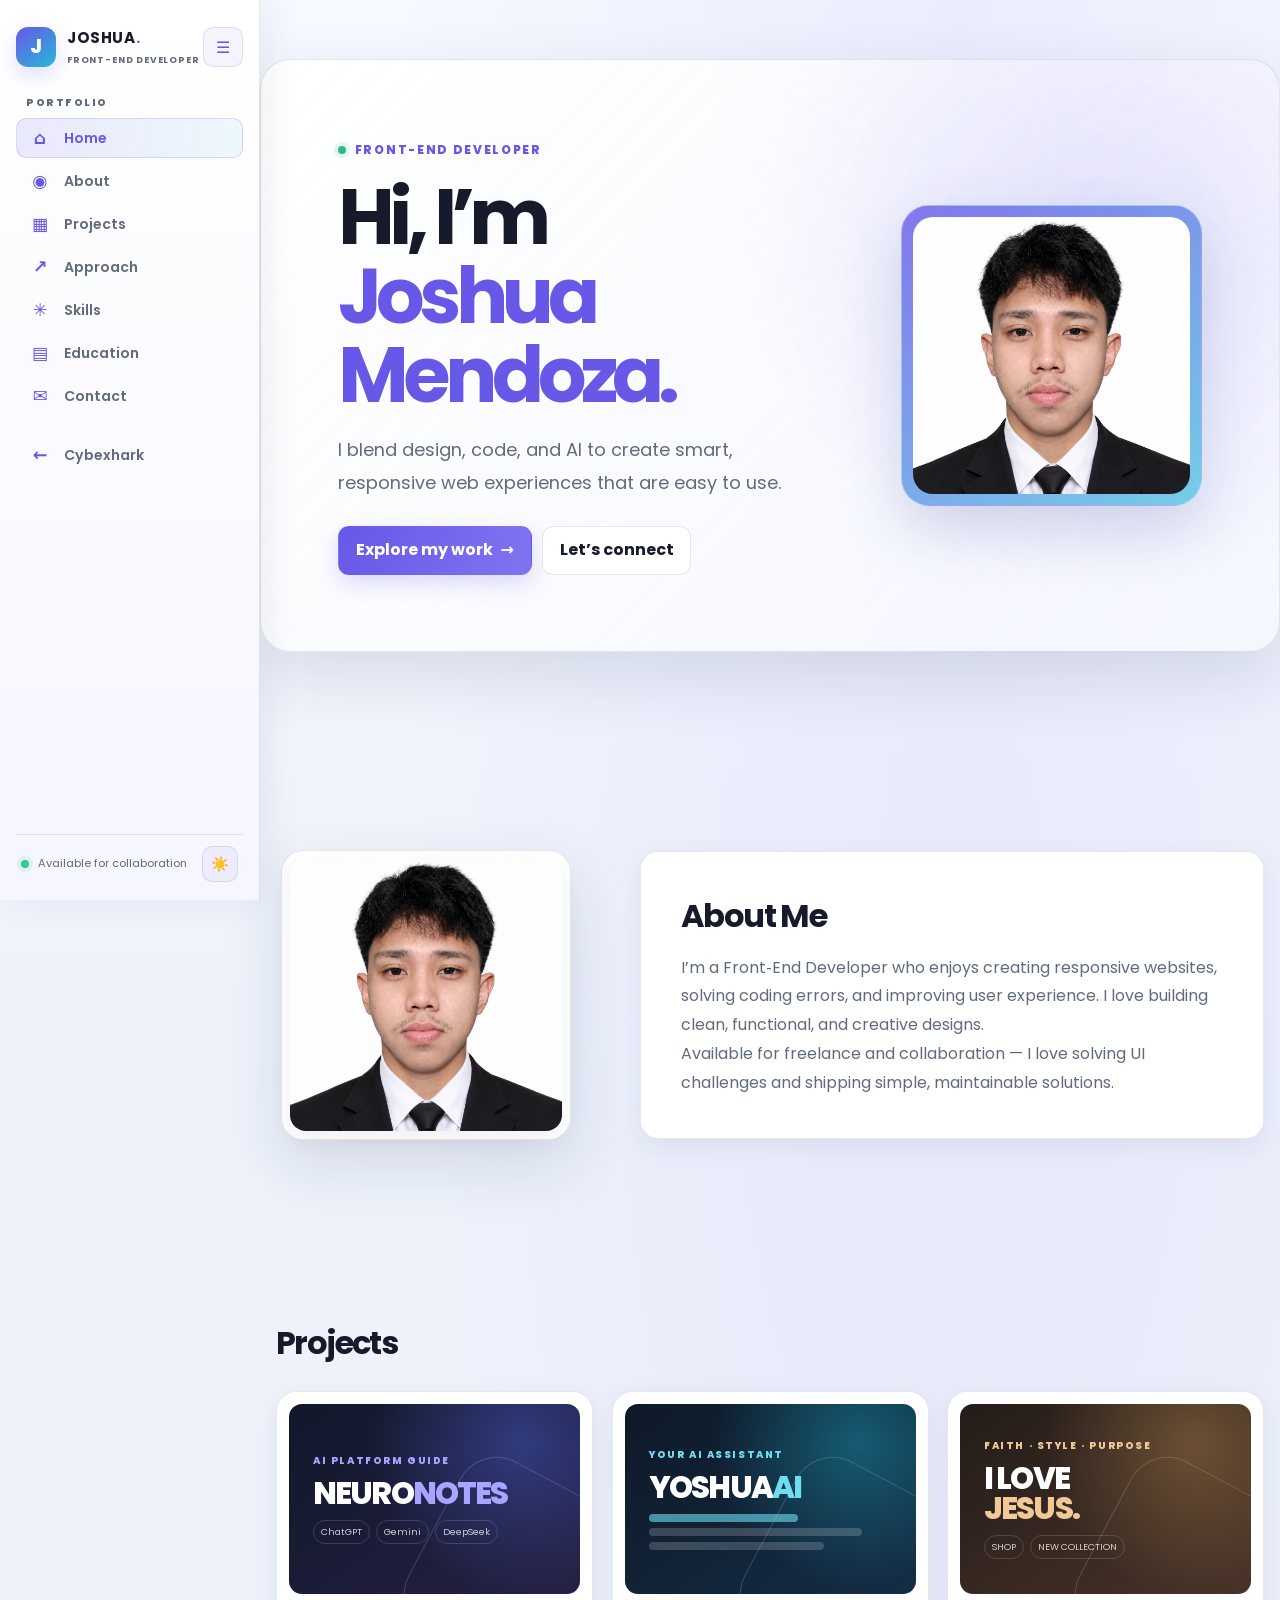
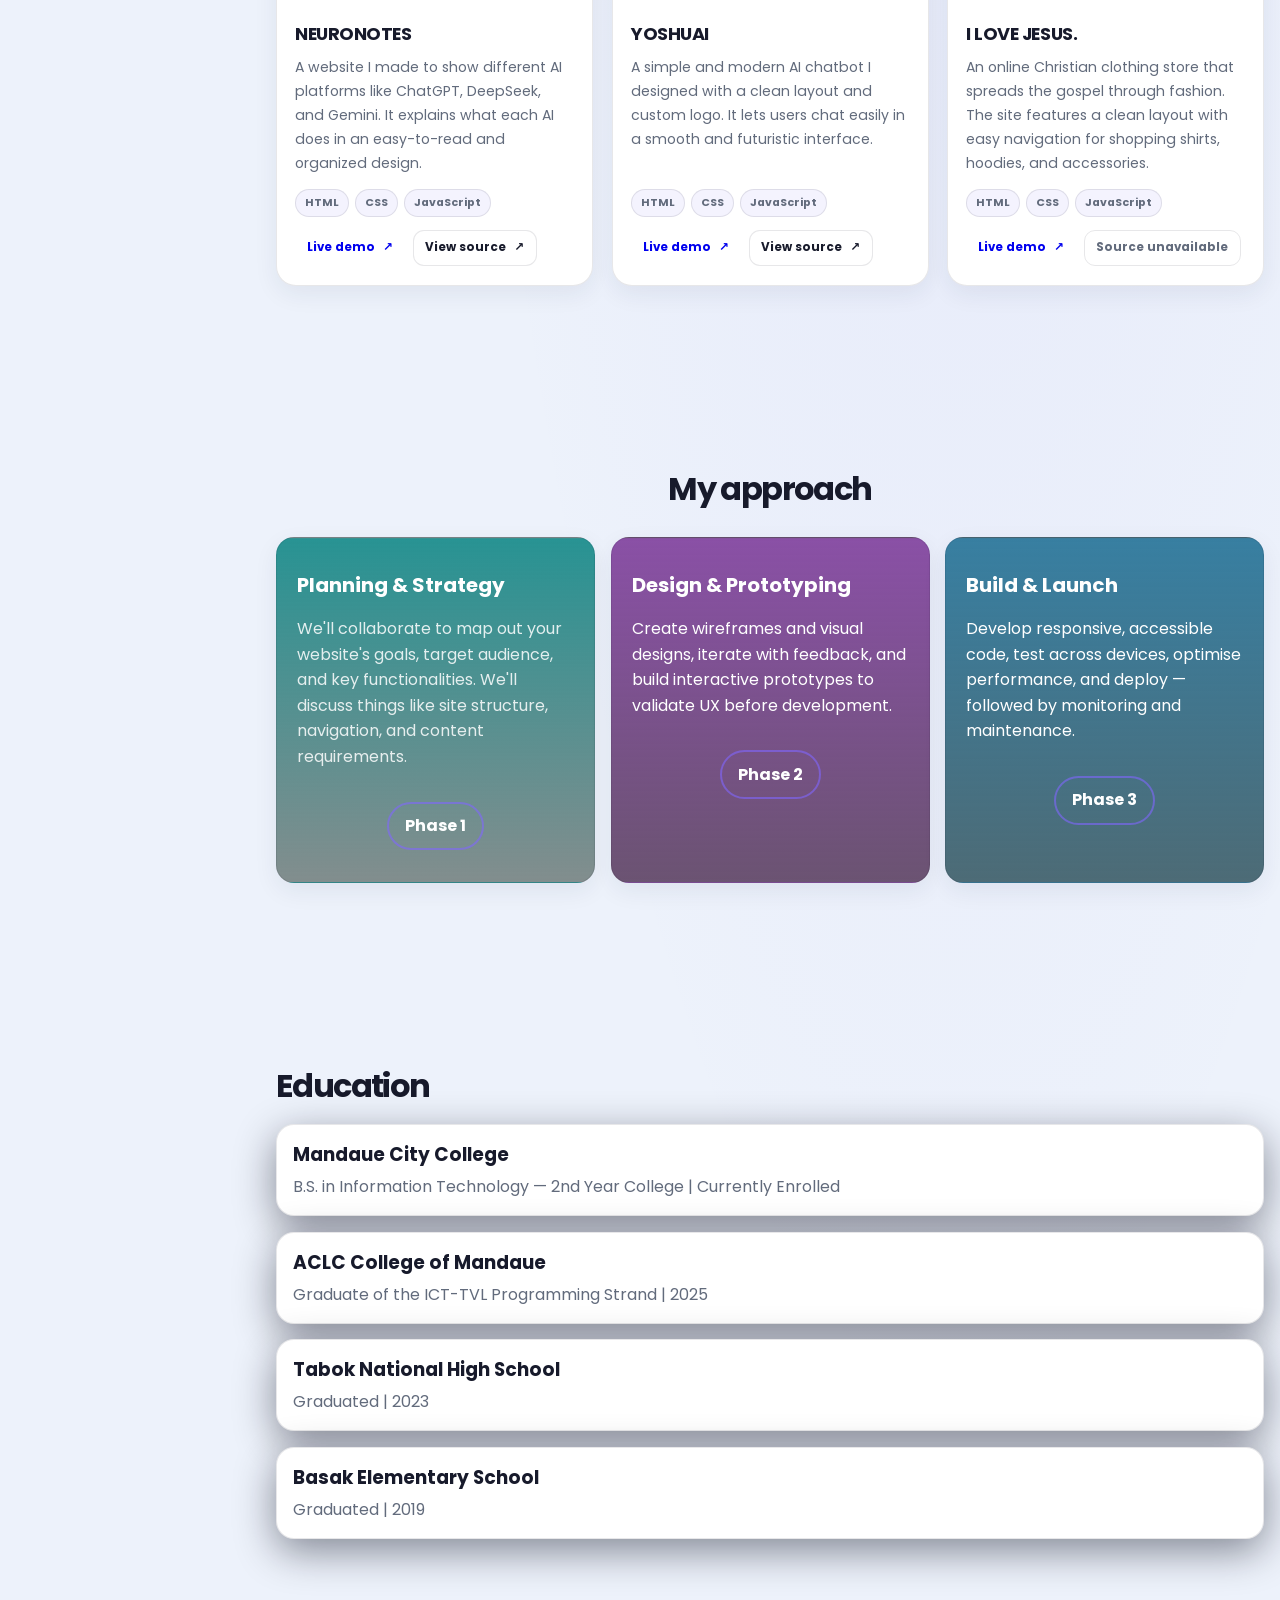
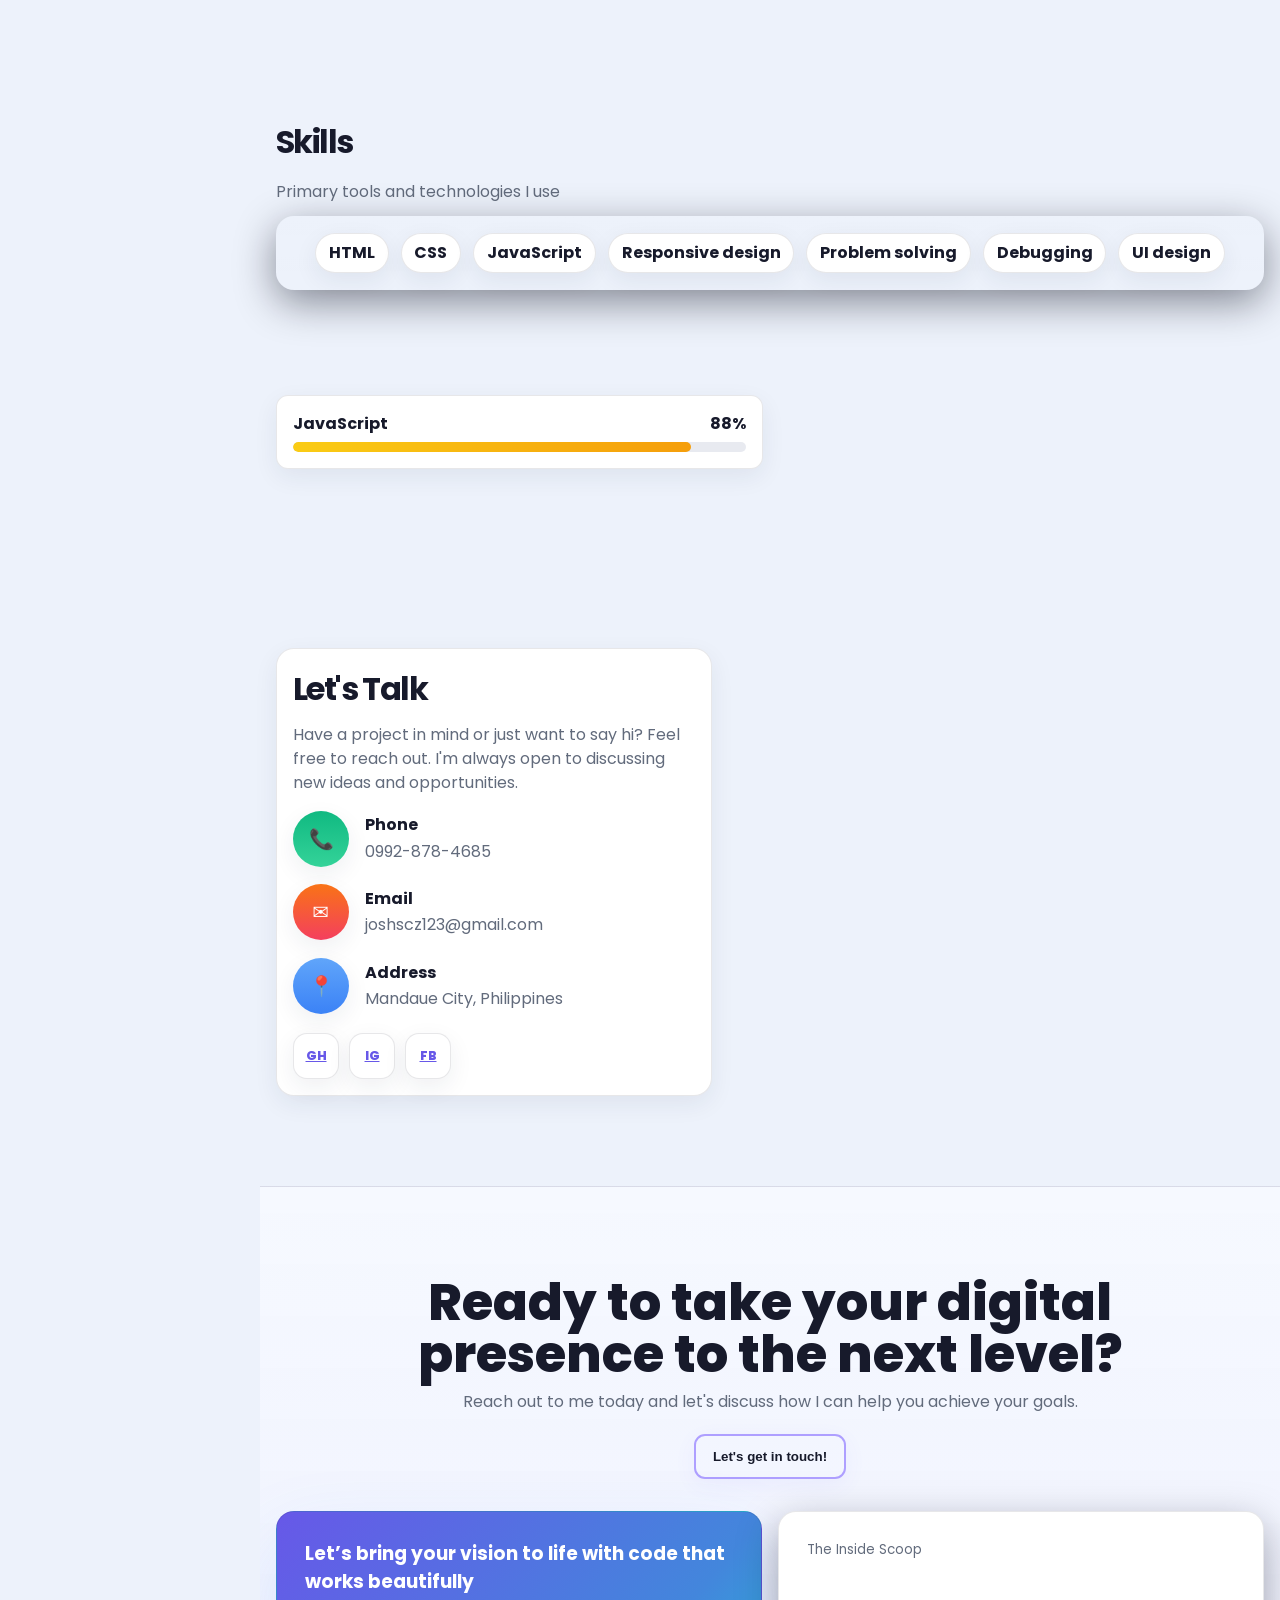
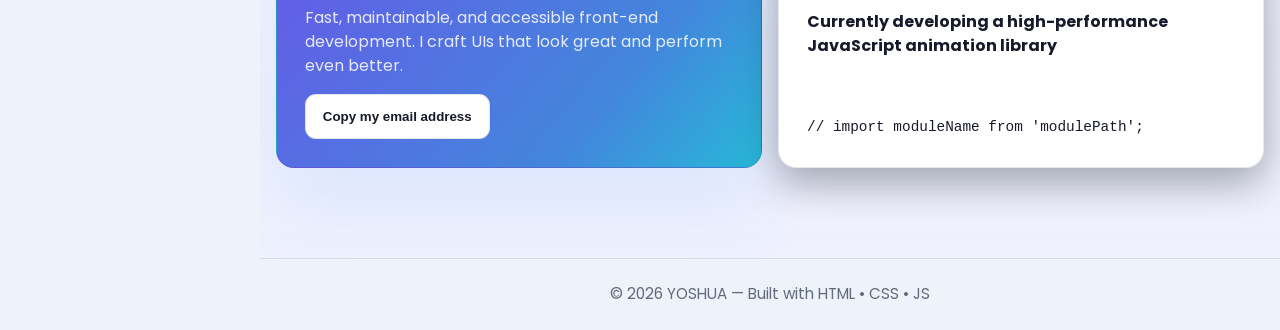
==== profile.html @ 2c7b2c93 "Add files via upload" ====
<!DOCTYPE html>
<html lang="en">
<head>
  <meta charset="utf-8" />
  <meta name="viewport" content="width=device-width,initial-scale=1" /> 
  <link rel="icon" href="J.png" type="image/png" />
  <title>Joshua Mendoza — Front-End Developer</title>
  <meta name="description" content="Explore the portfolio of Joshua Mendoza, a front-end developer building responsive, user-friendly web experiences.">
  <link href="https://fonts.googleapis.com/css2?family=Poppins:wght@300;400;500;600;700;800&display=swap" rel="stylesheet">
  <link rel="stylesheet" href="profile.css">
  <meta name="theme-color" content="#6758e8">
</head>
<body>
  <aside class="profile-sidebar" id="site-sidebar" aria-label="Profile navigation">
    <div class="sidebar-top">
      <a class="sidebar-brand" href="#hero" aria-label="Joshua Mendoza home">
        <span class="sidebar-brand-mark" aria-hidden="true">J</span>
        <span class="sidebar-brand-copy"><strong>JOSHUA<span>.</span></strong><small>FRONT-END DEVELOPER</small></span>
      </a>
      <button id="sidebar-collapse-btn" class="sidebar-collapse-btn" type="button" aria-controls="navbar" aria-expanded="true" aria-label="Collapse sidebar" title="Collapse sidebar">
        <span aria-hidden="true">☰</span>
      </button>
    </div>
    <p class="sidebar-label">PORTFOLIO</p>
    <nav id="navbar" class="nav" aria-label="Primary">
      <a href="#hero"><span class="nav-icon" aria-hidden="true">⌂</span><span class="nav-label">Home</span></a>
      <a href="#about"><span class="nav-icon" aria-hidden="true">◉</span><span class="nav-label">About</span></a>
      <a href="#projects"><span class="nav-icon" aria-hidden="true">▦</span><span class="nav-label">Projects</span></a>
      <a href="#approach"><span class="nav-icon" aria-hidden="true">↗</span><span class="nav-label">Approach</span></a>
      <a href="#skills"><span class="nav-icon" aria-hidden="true">✳</span><span class="nav-label">Skills</span></a>
      <a href="#education"><span class="nav-icon" aria-hidden="true">▤</span><span class="nav-label">Education</span></a>
      <a href="#contact"><span class="nav-icon" aria-hidden="true">✉</span><span class="nav-label">Contact</span></a>
      <a class="sidebar-home-link" href="index.html"><span class="nav-icon" aria-hidden="true">←</span><span class="nav-label">Cybexhark</span></a>
    </nav>
    <div class="sidebar-bottom">
      <span class="sidebar-status" aria-hidden="true"></span>
      <span class="sidebar-label-text">Available for collaboration</span>
      <button id="theme-toggle" class="icon-btn theme-toggle" type="button" aria-label="Toggle dark mode" title="Toggle dark mode">
        <span class="icon-sun" aria-hidden="true">☀️</span>
        <span class="icon-moon" aria-hidden="true">🌙</span>
      </button>
    </div>
  </aside>
  <button class="sidebar-backdrop" id="sidebar-backdrop" type="button" aria-label="Close navigation" hidden></button>

  <div id="page-wrap">
    <div class="mobile-topbar">
      <a class="mobile-brand" href="#hero">JOSHUA<span>.</span></a>
      <button id="mobile-menu-btn" class="icon-btn mobile-menu-btn" type="button" aria-controls="site-sidebar" aria-expanded="false" aria-label="Open menu">
        <span aria-hidden="true">☰</span>
      </button>
    </div>

    <a class="skip-link" href="#main-content">Skip to content</a>
    <main id="main-content">
      <section id="hero" class="hero section">
        <div class="container hero-card reveal">
          <div class="hero-left">
            <p class="hero-kicker"><span aria-hidden="true"></span> FRONT-END DEVELOPER</p>
            <h1 class="hero-title">Hi, I’m <span>Joshua Mendoza.</span></h1>
            <p class="hero-sub">I blend design, code, and AI to create smart, responsive web experiences that are easy to use.</p>
            <div class="hero-ctas">
              <a class="btn primary" href="#projects">Explore my work <span aria-hidden="true">→</span></a>
              <a class="btn ghost" id="contact-scroll" href="#contact">Let’s connect</a>
            </div>
          </div>
          <div class="hero-right">
            <div class="hero-visual">
              <img src="Joshua.png" width="554" height="554" alt="Joshua Mendoza at the gym" fetchpriority="high">
            </div>
          </div>
        </div>
      </section>

      <section id="about" class="section about">
        <div class="container about-grid">
          <div class="about-photo">
            <img src="Joshua.png" width="554" height="554" alt="Joshua Mendoza">
          </div>
          <!-- add reveal to about text -->
          <div class="about-text reveal">
            <h2>About Me</h2>
            <p>I’m a Front‑End Developer who enjoys creating responsive websites, solving coding errors, and improving user experience. I love building clean, functional, and creative designs.</p>
            <p>Available for freelance and collaboration — I love solving UI challenges and shipping simple, maintainable solutions.</p>
          </div>
        </div>
      </section>

      <section id="projects" class="section projects">
        <div class="container">
          <h2 class="section-title">Projects</h2>
          <div class="projects-grid">

            <!-- Project 1 -->
            <article class="project-card reveal" tabindex="0">
              <div class="project-thumb project-thumb-notes" aria-hidden="true">
                <span class="preview-kicker">AI PLATFORM GUIDE</span>
                <span class="preview-title">NEURO<span>NOTES</span></span>
                <span class="preview-tags"><span>ChatGPT</span><span>Gemini</span><span>DeepSeek</span></span>
              </div>
              <div class="project-content">
                <h3>NEURONOTES</h3>
                <p class="muted">A website I made to show different AI platforms like ChatGPT, DeepSeek, and Gemini. It explains what each AI does in an easy-to-read and organized design.</p>
                <div class="project-meta">
                  <div class="badges">
                    <span class="badge">HTML</span>
                    <span class="badge">CSS</span>
                    <span class="badge">JavaScript</span>
                  </div>
                  <div class="actions">
                    <a class="btn small" href="https://joshdevcaff.github.io/NueroNotes/" target="_blank" rel="noopener noreferrer">Live demo <span aria-hidden="true">↗</span></a>
                    <a class="btn small ghost" href="https://github.com/JOSHDEVCAFF/NueroNotes" target="_blank" rel="noopener noreferrer">View source <span aria-hidden="true">↗</span></a>
                  </div>
                </div>
              </div>
            </article>

            <!-- Project 2 -->
            <article class="project-card reveal" tabindex="0">
              <div class="project-thumb project-thumb-yoshuai" aria-hidden="true">
                <span class="preview-kicker">YOUR AI ASSISTANT</span>
                <span class="preview-title">YOSHUA<span>AI</span></span>
                <span class="preview-chat"><span></span><span></span><span></span></span>
              </div>
              <div class="project-content">
                <h3>YOSHUAI</h3>
                <p class="muted">A simple and modern AI chatbot I designed with a clean layout and custom logo. It lets users chat easily in a smooth and futuristic interface.</p>
                <div class="project-meta">
                  <div class="badges">
                    <span class="badge">HTML</span>
                    <span class="badge">CSS</span>
                    <span class="badge">JavaScript</span>
                  </div>
                  <div class="actions">
                    <a class="btn small" href="https://joshdevcaff.github.io/YoshuaBot/" target="_blank" rel="noopener noreferrer">Live demo <span aria-hidden="true">↗</span></a>
                    <a class="btn small ghost" href="https://github.com/JOSHDEVCAFF/yoshuAInew" target="_blank" rel="noopener noreferrer">View source <span aria-hidden="true">↗</span></a>
                  </div>
                </div>
              </div>
            </article>

            <!-- Project 3 -->
            <article class="project-card reveal" tabindex="0">
              <div class="project-thumb project-thumb-faith" aria-hidden="true">
                <span class="preview-kicker">FAITH · STYLE · PURPOSE</span>
                <span class="preview-title">I LOVE<br><span>JESUS.</span></span>
                <span class="preview-tags"><span>SHOP</span><span>NEW COLLECTION</span></span>
              </div>
              <div class="project-content">
                <h3>I LOVE JESUS.</h3>
                <p class="muted">An online Christian clothing store that spreads the gospel through fashion. The site features a clean layout with easy navigation for shopping shirts, hoodies, and accessories.</p>
                <div class="project-meta">
                  <div class="badges">
                    <span class="badge">HTML</span>
                    <span class="badge">CSS</span>
                    <span class="badge">JavaScript</span>
                  </div>
                  <div class="actions">
                    <a class="btn small" href="https://jesusinthestreet.com/" target="_blank" rel="noopener noreferrer">Live demo <span aria-hidden="true">↗</span></a>
                    <span class="btn small unavailable" aria-label="Source code not available">Source unavailable</span>
                  </div>
                </div>
              </div>
            </article>

          </div>
        </div>
      </section>

      <!-- Approach: how we plan with clients -->
      <section id="approach" class="section approach">
        <div class="container">
          <h2 class="section-title">My approach</h2>

          <div class="approach-grid">
            <article class="approach-card reveal approach-primary" tabindex="0" aria-labelledby="approach-1-title">
              <div class="approach-inner">
                <h3 id="approach-1-title">Planning & Strategy</h3>
                <p class="muted">We'll collaborate to map out your website's goals, target audience, and key functionalities. We'll discuss things like site structure, navigation, and content requirements.</p>
                <div class="approach-cta"><span class="phase-pill">Phase 1</span></div>
              </div>
            </article>

            <article class="approach-card reveal approach-secondary" tabindex="0" aria-labelledby="approach-2-title">
              <div class="approach-inner">
                <h3 id="approach-2-title">Design & Prototyping</h3>
                <p class="muted" style="color: white;">Create wireframes and visual designs, iterate with feedback, and build interactive prototypes to validate UX before development.</p>
                <div class="approach-cta"><span class="phase-pill">Phase 2</span></div>
              </div>
            </article>

            <article class="approach-card reveal approach-melee" tabindex="0" aria-labelledby="approach-3-title">
              <div class="approach-inner">
                <h3 id="approach-3-title">Build & Launch</h3>
                <p class="muted" style="color: white;">Develop responsive, accessible code, test across devices, optimise performance, and deploy — followed by monitoring and maintenance.</p>
                <div class="approach-cta"><span class="phase-pill">Phase 3</span></div>
              </div>
            </article>
          </div>
        </div>
      </section>

      <!-- Education: new minimal section you can expand later -->
      <section id="education" class="section education">
        <div class="container">
          <h2 class="section-title">Education</h2>
          <div class="education-list">
            <div class="education-item reveal">
              <h3>Mandaue City College</h3>
              <p class="muted">B.S. in Information Technology — 2nd Year College | Currently Enrolled</p>
            </div>
            <div class="education-item reveal">
              <h3>ACLC College of Mandaue</h3>
              <p class="muted">Graduate of the ICT-TVL Programming Strand | 2025</p>
            </div>
            <div class="education-item reveal">
              <h3>Tabok National High School</h3>
              <p class="muted">Graduated | 2023</p>
            </div>
            <div class="education-item reveal">
              <h3>Basak Elementary School</h3>
              <p class="muted">Graduated | 2019</p>
            </div>
          </div>
          </div>
        
      </section>

      <section id="skills" class="section skills">
        <div class="container">
          <h2 class="section-title">Skills</h2>
          <p class="muted">Primary tools and technologies I use</p>

          <!-- concise skills list (centered) -->
          <div class="skills-list reveal">
            <ul class="skills-inline">
              <li>HTML</li>
              <li>CSS</li>
              <li>JavaScript</li>
              <li>Responsive design</li>
              <li>Problem solving</li>
              <li>Debugging</li>
              <li>UI design</li>
            </ul>
          </div>

          <!-- keep progress bars (animated) -->
          <div class="skills-grid">
            <div class="skill reveal">
              <div class="skill-head">
                <div class="skill-name">HTML</div>
                <div class="skill-percent">95%</div>
              </div>
              <div class="skill-bar"><div class="skill-fill skill-html" data-percent="95"></div></div>
            </div>

            <div class="skill reveal">
              <div class="skill-head">
                <div class="skill-name">CSS</div>
                <div class="skill-percent">90%</div>
              </div>
              <div class="skill-bar"><div class="skill-fill skill-css" data-percent="90"></div></div>
            </div>

            <div class="skill reveal">
              <div class="skill-head">
                <div class="skill-name">JavaScript</div>
                <div class="skill-percent">88%</div>
              </div>
              <div class="skill-bar"><div class="skill-fill skill-js" data-percent="88"></div></div>
            </div>

          </div>
        </div>
      </section>

      <section id="contact" class="section contact">
        <div class="container contact-grid">
          <!-- LEFT: contact details with large circular icons -->
            <div class="contact-left reveal">
            <h2 class="section-title">Let's Talk</h2>
            <p class="muted">Have a project in mind or just want to say hi? Feel free to reach out. I'm always open to discussing new ideas and opportunities.</p>

            <div class="contact-items">
              <div class="contact-item">
              <span class="contact-icon phone" aria-hidden="true">📞</span>
              <div class="contact-info">
                <strong>Phone</strong>
                <a class="muted contact-link" href="tel:+639928784685">0992-878-4685</a>
              </div>
              </div>

              <div class="contact-item">
              <span class="contact-icon email" aria-hidden="true">✉️</span>
              <div class="contact-info">
                <strong>Email</strong>
                <a class="muted contact-link" href="mailto:joshscz123@gmail.com">joshscz123@gmail.com</a>
              </div>
              </div>

              <div class="contact-item">
              <span class="contact-icon location" aria-hidden="true">📍</span>
              <div class="contact-info">
                <strong>Address</strong>
                <div class="muted">Mandaue City, Philippines</div>
              </div>
              </div>
            </div>
            <div class="social-boxes" aria-label="Social links">
              <a class="social-card" href="https://github.com/JOSHDEVCAFF" target="_blank" rel="noopener noreferrer" aria-label="GitHub profile">
              <span aria-hidden="true">GH</span>
              </a>

              <a class="social-card" href="https://www.instagram.com/joshcaffeinated" target="_blank" rel="noopener noreferrer" aria-label="Instagram profile">
              <span aria-hidden="true">IG</span>
              </a>

              <a class="social-card" href="https://www.facebook.com/JoshCaffdial" target="_blank" rel="noopener noreferrer" aria-label="Facebook profile">
              <span aria-hidden="true">FB</span>
              </a>
            </div>
            </div>
        </div>
      </section>

      <!-- Contact CTA: large hero + two-card grid -->
      <section id="contact-cta" class="section contact-cta">
        <div class="container">
          <div class="cta-hero reveal">
            <h2 class="cta-title">Ready to take your digital presence to the next level?</h2>
            <p class="cta-sub muted">Reach out to me today and let's discuss how I can help you achieve your goals.</p>
            <div class="cta-actions">
              <button class="btn cta-btn" id="cta-scroll-btn" type="button">Let's get in touch!</button>
            </div>
          </div>

          <div class="cta-grid reveal" aria-hidden="false">
            <div class="cta-card cta-card--left">
              <h3>Let’s bring your vision to life with code that works beautifully</h3>
              <p class="muted">Fast, maintainable, and accessible front-end development. I craft UIs that look great and perform even better.</p>
              <div style="margin-top:1rem;">
                <button class="btn ghost" id="copy-email-btn" type="button">Copy my email address</button>
              </div>
            </div>

            <div class="cta-card cta-card--right">
              <small class="muted">The Inside Scoop</small>
              <h4>Currently developing a high-performance JavaScript animation library</h4>
              <div class="cta-code-visual" aria-hidden="true">
                <!-- decorative code block (pure CSS) -->
                <pre>// import moduleName from 'modulePath';</pre>
              </div>
            </div>
          </div>
        </div>
      </section>
    </main>

    <footer class="site-footer">
      <div class="container">
        <p>© <span id="year"></span> YOSHUA — Built with HTML • CSS • JS</p>
      </div>
    </footer>
  </div> <!-- end #page-wrap -->

  <script src="profile.js"></script>
</body>
</html>
---- profile.css ----
/* Reset */
* { box-sizing: border-box; margin: 0; padding: 0; }
:root{
  --bg: #f6f9ff;
  --surface: #ffffff;
  --muted: #6b7280;
  --text: #0f172a;
  --accent: #0066ff;
  --accent-2: #00d1ff;
  --glass: rgba(255,255,255,0.6);
  --radius-sm: 10px;
  --radius-md: 16px;
  --radius-lg: 20px;
  --shadow-sm: 0 6px 18px rgba(16,24,40,0.06);
  --shadow-md: 0 18px 60px rgba(16,24,40,0.08);
  --container: 1100px;
  --gap: 1.25rem;
  --transition: 320ms cubic-bezier(.2,.9,.2,1);
  --mobile-break: 900px;
}

/* Dark theme */
body.dark {
  --bg: #071124;
  --surface: #071a2a;
  --muted: #9aa7b7;
  --text: #e6f0ff;
  --accent: #42b3ff;
  --accent-2: #7af0ff;
  --glass: rgba(8,18,30,0.6);
  --shadow-sm: 0 8px 28px rgba(2,6,23,0.6);
  --shadow-md: 0 28px 80px rgba(2,6,23,0.7);
  background: linear-gradient(180deg,#051025,#071124 60%);
}

/* Base */
html { scroll-behavior: smooth; }
body {
  font-family: "Poppins", system-ui, -apple-system, "Segoe UI", Roboto, "Helvetica Neue", Arial;
  background: linear-gradient(180deg,var(--bg), #eef4ff 60%);
  color: var(--text);
  -webkit-font-smoothing:antialiased;
  -moz-osx-font-smoothing:grayscale;
  line-height: 1.5;
}

/* Container */
.container { max-width: var(--container); margin: 0 auto; padding: 0 1rem; }

/* Header */
.site-header { position: sticky; top: 14px; z-index: 60; }
.header-inner { display:flex; gap:var(--gap); align-items:center; justify-content:space-between; padding:0.75rem; background: linear-gradient(180deg, rgba(255,255,255,0.7), rgba(255,255,255,0.45)); backdrop-filter: blur(6px); border-radius: 14px; box-shadow: var(--shadow-sm); }
body.dark .header-inner { background: linear-gradient(180deg, rgba(3,8,17,0.6), rgba(3,8,17,0.45)); }

.logo { font-weight:700; font-size:1.05rem; color:var(--text); text-decoration:none; padding:0.25rem 0.5rem; border-radius:8px; font-family: system-ui, -apple-system, BlinkMacSystemFont, 'Segoe UI', Roboto, Oxygen, Ubuntu, Cantarell, 'Open Sans', 'Helvetica Neue', sans-serif;}

/* Nav */
.nav { display:flex; gap:0.6rem; align-items:center; }
.nav a { text-decoration:none; color:var(--muted); padding:0.5rem 0.6rem; border-radius:999px; font-weight:600; transition: all var(--transition); font-size:0.95rem; }
.nav a:hover, .nav a:focus { color:#fff; background:linear-gradient(90deg,var(--accent),var(--accent)); transform:translateY(-2px); outline:none; }

/* Header controls */
.header-controls { display:flex; gap:0.5rem; align-items:center; }
.icon-btn { background:transparent; border:none; cursor:pointer; padding:0.5rem; border-radius:10px; font-size:1rem; color:var(--text); }
.icon-btn:focus-visible { outline:3px solid rgba(0, 119, 255, 0.297); outline-offset:3px; }

/* Menu button visible on mobile */
.menu-btn { display:none; }

/* Hero */
.section { padding: 3.25rem 0; }
.hero-card { display:flex; gap:2rem; align-items:center; justify-content:space-between; background:linear-gradient(135deg, rgba(0,120,255,0.06), rgba(0,209,255,0.02)); border-radius:var(--radius-lg); padding:2rem; box-shadow:var(--shadow-md); }
.hero-title { font-size:2.2rem; margin-bottom:0.6rem; }
.hero-sub { color:var(--muted); max-width:54ch; margin-bottom:0.9rem; }
.hero-ctas { display:flex; gap:0.75rem; flex-wrap:wrap; }

/* Buttons */
.btn { display:inline-flex; align-items:center; justify-content:center; gap:0.5rem; padding:0.7rem 1rem; border-radius:999px; text-decoration:none; font-weight:700; cursor:pointer; border:1px solid transparent; }
.btn.primary { background:linear-gradient(90deg,var(--accent),var(--accent-2)); color:#fff; box-shadow:0 8px 24px rgba(0,102,255,0.12); }
.btn.ghost { background:linear-gradient(rgba(66, 66, 136, 0), rgba(123, 123, 189, 0)); color:var(--text); border:1px solid rgba(0, 0, 0, 0); }
.btn.small { padding:0.45rem 0.7rem; font-size:0.9rem; }

/* About */
.about-grid { display:grid; grid-template-columns: 220px 1fr; gap:1.25rem; align-items:center; }
.about-photo img { width:100%; height:auto; border-radius:16px; box-shadow:var(--shadow-sm); }

/* Projects */
.section-title { font-size:1.4rem; margin-bottom:0.5rem; }
.projects-grid { display:grid; grid-template-columns: repeat(3, 1fr); gap:1rem; margin-top:1rem; }
.project-card { background:var(--surface); border-radius:14px; padding:0.9rem; box-shadow:var(--shadow-sm); border:1px solid rgba(15,23,42,0.03); transition: transform var(--transition), box-shadow var(--transition); }
.project-card:focus, .project-card:hover { transform: translateY(-8px); box-shadow: var(--shadow-md); outline:none; }
.project-thumb { height:150px; overflow:hidden; border-radius:10px; margin-bottom:0.65rem; background:linear-gradient(180deg, rgba(0,0,0,0.03), rgba(0,0,0,0.02)); }
.project-thumb img { width:100%; height:100%; object-fit:cover; transition:transform var(--transition); }
.project-card:hover .project-thumb img { transform: scale(1.04); }

/* Badges & actions */
.badges { display:flex; gap:0.5rem; align-items:center; flex-wrap:wrap; }
.badge { background: rgba(15,23,42,0.06); color:var(--text); padding:0.25rem 0.5rem; border-radius:999px; border:1px solid rgba(15,23,42,0.03); }
.actions { display:flex; gap:0.5rem; margin-left:auto; }

/* Skills */
.skills-grid { display:grid; grid-template-columns: repeat(2, 1fr); gap:0.9rem; margin-top:1rem; }
.skill { background:var(--surface); padding:0.6rem; border-radius:12px; box-shadow:var(--shadow-sm); }
.skill-head { display:flex; justify-content:space-between; align-items:center; margin-bottom:0.4rem; font-weight:700; }
.skill-bar { width:100%; height:10px; background:rgba(0,0,0,0.06); border-radius:999px; overflow:hidden; }
.skill-fill { height:100%; width:0%; background:linear-gradient(90deg,var(--muted),var(--accent-2)); border-radius:999px; transition: width 900ms cubic-bezier(.2,.9,.2,1); }

/* Skill colors (override generic .skill-fill background) */
.skill-fill.skill-html {
  background: linear-gradient(90deg, #f59e0b 0%, #fb923c 100%); /* orange */
}
body.dark .skill-fill.skill-html {
  background: linear-gradient(90deg, #fbbf24 0%, #f59e0b 100%);
}

.skill-fill.skill-css {
  background: linear-gradient(90deg, #2563eb 0%, #60a5fa 100%); /* blue */
}
body.dark .skill-fill.skill-css {
  background: linear-gradient(90deg, #60a5fa 0%, #2563eb 100%);
}

.skill-fill.skill-js {
  background: linear-gradient(90deg, #facc15 0%, #f59e0b 100%); /* yellow */
}
body.dark .skill-fill.skill-js {
  background: linear-gradient(90deg, #fef08a 0%, #facc15 100%);
}


/* Contact */
.contact-grid { display:grid; grid-template-columns: 1fr 380px; gap:1.25rem; align-items:start; }
.contact-form { background:var(--surface); padding:1rem; border-radius:12px; box-shadow:var(--shadow-sm); display:flex; flex-direction:column; gap:0.7rem; }
.contact-form label { display:block; font-size:0.9rem; color:var(--muted); font-style: normal;   }
.contact-form input { width:100%; padding:0.6rem; border-radius:8px; border:2px solid rgb(5, 18, 51); color:var(--text); font-style: normal;}
.label-text {color: white; }
.contact-form textarea {border: 1px solid blue;}
/* Footer */
.site-footer { margin-top: rem; padding:1.5rem 0; color:var(--muted); text-align:center; }

/* Reveal (slide + fade) defaults */
.reveal {
  opacity: 0;
  transform: translateY(18px);
  transition: opacity 520ms cubic-bezier(.2,.9,.2,1), transform 520ms cubic-bezier(.2,.9,.2,1);
  will-change: opacity, transform;
  backface-visibility: hidden;
}

/* When element is visible */
.reveal.is-visible {
  opacity: 1;
  transform: translateY(0);
}

/* Stagger utility (optional) — use data-delay on elements for slight stagger */
.reveal[data-delay="1"] { transition-delay: 90ms; }
.reveal[data-delay="2"] { transition-delay: 160ms; }
.reveal[data-delay="3"] { transition-delay: 240ms; }

/* Make sure hero is centered and has consistent spacing on small screens */
.hero-card { align-items: center; justify-content: space-between; gap: 1.25rem; }
@media (max-width: 800px) {
  .hero-card { padding: 1rem; }
  .hero-sub { max-width: 100%; }
}

/* Mobile: move hero image above text and center it */
@media (max-width: 800px) {
  .hero-card { flex-direction: column; padding: 1rem; gap: 1rem; }

  /* show the visual and place it above the copy */
  .hero-right {
    display: block !important;    /* override any earlier display:none */
    order: -1;                    /* place before .hero-left */
    width: 100%;
    text-align: center;
  }

  .hero-visual,
  .hero-visual img {
    display: block;
    margin: 0 auto 0.8rem;
    max-width: 280px;             /* comfortable size on small devices */
    width: 70%;
    height: auto;
    border-radius: 12px;
  }

  .hero-left { width: 100%; }
}

/* Education tweaks */
.education-list { display:flex; gap:1rem; flex-direction:column; margin-top:0.75rem; }
.education-item { background:var(--surface); padding:0.9rem; border-radius:12px; box-shadow:var(--shadow-sm); }

/* Respect reduced motion */
@media (prefers-reduced-motion: reduce) {
  .reveal { transition: none !important; transform: none !important; opacity: 1 !important; }
}

/* Ensure reveal elements don't cause layout shift when hidden */
.reveal { will-change: transform, opacity; }

/* Utilities */
.muted { color:var(--muted); }
.link { color:var(--accent); text-decoration:none; font-weight:600;}

/* Responsive */
@media (max-width: 1000px) {
  .projects-grid { grid-template-columns: repeat(2, 1fr); }
  .contact-grid { grid-template-columns: 1fr; }
  .about-grid { grid-template-columns: 1fr; text-align:center; }
  .about-photo { order: -1; }
}

@media (max-width: 700px) {
  .header-inner { padding:0.6rem; }
  .hero-card { flex-direction:column; gap:1rem; padding:1rem; }
  .projects-grid { grid-template-columns: 1fr; }
  .menu-btn { display:block; }
  .nav { position:absolute; right:12px; top:72px; display:none; flex-direction:column; background:var(--surface); padding:0.6rem; border-radius:12px; box-shadow:var(--shadow-sm); }
  .nav a { padding:0.6rem 0.9rem; }
  .nav.open { display:flex; }
  .container { padding:0 0.8rem; }
}

@media (max-width: 420px) {
  .chat-widget { right: 12px; bottom: 12px; }
  .chat-panel { width: 280px; max-width: calc(100vw - 32px); }
  .chat-toggle { width: 52px; height: 52px; font-size: 100px;}
}

/* Project cards: smoother radius, layered shadows and hover lift */
.projects-container {
  display: grid;
  grid-template-columns: repeat(auto-fit, minmax(260px,1fr));
  gap: 1.5rem;
}

.project {
  background: var(--surface);
  padding: 1.5rem;
  border-radius: var(--radius-md);
  box-shadow: 0 8px 30px rgba(16,24,40,0.06), 0 2px 6px rgba(16,24,40,0.04);
  transition: transform var(--transition), box-shadow var(--transition), opacity var(--transition);
  border: 1px solid rgba(15,23,42,0.03);
}

.project h3 {
  margin-bottom: 0.5rem;
  color: #0f172a;
}

.project p {
  color: var(--muted);
  font-size: 0.95rem;
}

/* Project thumbnail */
.project .thumb {
  width: 100%;
  height: 160px;
  overflow: hidden;
  border-radius: 12px;
  margin-bottom: 0.9rem;
  background: linear-gradient(180deg, rgba(0,0,0,0.03), rgba(0,0,0,0.02));
  display: flex;
  align-items: center;
  justify-content: center;
}
.project .thumb img {
  width: 100%;
  height: 100%;
  object-fit: cover;
  display: block;
  transition: transform 400ms cubic-bezier(.2,.9,.2,1), filter 400ms;
  will-change: transform;
}
.project:hover .thumb img,
.project:focus-within .thumb img {
  transform: scale(1.04) translateY(-4px);
  filter: saturate(1.05) contrast(1.02);
}

/* Badges for languages */
.badges {
  display: flex;
  gap: 0.5rem;
  margin-top: 0.8rem;
  flex-wrap: wrap;
}
.badge {
  background: rgba(15,23,42,0.06);
  color: #0f172a;
  font-weight: 700;
  font-size: 0.75rem;
  padding: 0.25rem 0.6rem;
  border-radius: 999px;
  border: 1px solid rgba(15,23,42,0.04);
}

/* Actions (links) */
.actions {
  margin-top: 0.9rem;
  display: flex;
  gap: 0.6rem;
}
.btn-link {
  text-decoration: none;
  padding: 0.45rem 0.8rem;
  border-radius: 999px;
  font-weight: 700;
  color: var(--accent);
  background: rgba(0,102,255,0.06);
  border: 1px solid rgba(0,102,255,0.12);
  transition: background var(--transition), transform var(--transition);
}
.btn-link:hover,
.btn-link:focus {
  background: linear-gradient(90deg,var(--accent),var(--accent-2));
  color: #fff;
  transform: translateY(-3px);
}

/* Hover lift + subtle scale */
.project:hover,
.project:focus-within {
  transform: translateY(-8px) scale(1.01);
  box-shadow: 0 18px 50px rgba(16,24,40,0.10);
}

/* Footer */
footer {
  text-align: center;
  padding: 1.5rem;
  font-size: 0.95rem;
  color: var(--muted);
  margin-top: 2rem;
}

/* --- Responsive fixes & overrides --- */

/* Make images always fluid */
img { max-width: 100%; height: auto; display: block; }

/* Fluid typography for headings (scales between mobile and desktop) */
.hero-title { font-size: clamp(1.6rem, 5.2vw, 2.4rem); }
.section-title { font-size: clamp(1.1rem, 2.6vw, 1.5rem); }
.hero-sub { font-size: clamp(0.95rem, 2.2vw, 1rem); }

/* More robust container padding for small devices */
.container { padding-left: 1rem; padding-right: 1rem; }

/* Projects grid: 3 -> 2 -> 1 columns */
.projects-grid { grid-template-columns: repeat(3, 1fr); gap: 1rem; }
@media (max-width: 1000px) {
  .projects-grid { grid-template-columns: repeat(2, 1fr); }
}
@media (max-width: 640px) {
  .projects-grid { grid-template-columns: 1fr; }
}

/* Hero layout: stack on small screens and hide hero visual to save space */
.hero-card { align-items: center; }
@media (max-width: 800px) {
  .hero-card { flex-direction: column; padding: 1rem; gap: 1rem; }
  .hero-right { display: none; } /* hide illustration to prioritize content */
  .hero-left { width: 100%; }
}

/* Navigation: mobile-friendly full column menu and larger clickable areas */
.menu-btn { display: none; }
@media (max-width: 900px) {
  .menu-btn { display: inline-flex; }
  .nav {
    position: absolute;
    top: calc(100% + 12px);
    right: 12px;
    display: none;
    flex-direction: column;
    gap: 0.25rem;
    width: min(260px, calc(100vw - 32px));
    padding: 0.6rem;
    background: var(--surface);
    border-radius: 12px;
    box-shadow: var(--shadow-sm);
  }
  .nav.open, .nav.active { display: flex; }
  .nav a { padding: 0.5rem 0.5rem; font-size: 0.98rem; }
}

/* About section: center and stack on small screens */
@media (max-width: 1000px) {
  .about-grid { grid-template-columns: 1fr; text-align: center; gap: 1rem; }
  .about-photo { order: -1; display:flex; justify-content:center; }
  .about-photo img { width: 220px; height: auto; border-radius: 12px; }
}

/* Skills grid: 2 -> 1 on small screens */
@media (max-width: 700px) {
  .skills-grid { grid-template-columns: 1fr; }
}

/* Contact: stack form below text on narrow screens, adjust spacing */
@media (max-width: 1000px) {
  .contact-grid { grid-template-columns: 1fr; }
  .contact-form { width: 100%; }
}

/* small utility: ensure project-card padding and thumb scale down on tiny devices */
@media (max-width: 420px) {
  .project-card { padding: 0.7rem; }
  .project-thumb { height: 120px; }
}

/* Prevent menu from overlapping page edges when keyboard opens on small screens (iOS/Android)
   by giving the nav a max-height and scroll */
.nav { max-height: calc(100vh - 140px); overflow: auto; -webkit-overflow-scrolling: touch; }

/* Skills list (simple centered inline list) */
.skills-list { text-align: center; margin: 0.75rem 0 1rem 0; }
.skills-inline { list-style: none; display: inline-flex; gap: 0.75rem; flex-wrap: wrap; padding: 0; margin: 0; justify-content: center; }
.skills-inline li {
  background: rgba(15,23,42,0.06); /* light mode subtle */
  padding: 0.35rem 0.7rem;
  border-radius: 999px;
  font-weight: 700;
  color: var(--text);
  border: 1px solid rgba(15,23,42,0.03);
}

body.dark .skills-inline li {
  background: rgba(255,255,255,0.04); /* subtle light overlay on dark surface */
  color: var(--text);
  border: 1px solid rgba(255,255,255,0.06);
}

/* Contact layout tweaks */
.contact-grid { display: grid; grid-template-columns: 1fr 520px; gap: 2rem; align-items: start; }
@media (max-width: 1000px) { .contact-grid { grid-template-columns: 1fr; } }

/* Left column: big circular icons and stacked items */
.contact-left { padding: 1rem 0; }
.contact-left .section-title { margin-bottom: 0.6rem; }
.contact-items { display:flex; flex-direction:column; gap: 1.1rem; margin-top:1rem; }
.contact-item { display:flex; gap:1rem; align-items:center; }
.contact-icon {
  width:56px; height:56px; border-radius:50%; display:inline-flex; align-items:center; justify-content:center; font-size:1.25rem;
  box-shadow: var(--shadow-sm); flex: 0 0 auto;
}
.contact-icon.phone { background: linear-gradient(180deg,#10b981,#34d399); color:#052022; }
.contact-icon.email { background: linear-gradient(180deg,#f97316,#f43f5e); color:#fff; }
.contact-icon.location { background: linear-gradient(180deg,#60a5fa,#3b82f6); color:#052022; }
.contact-info strong { display:block; margin-bottom:0.15rem; }

/* Right column: form styles and big send button */
.contact-form { padding: 1rem; border-radius:12px; box-shadow: var(--shadow-sm); background: var(--surface); }
.contact-form label { display:block; font-size:0.9rem; color:var(--muted); margin-bottom:0.4rem; }
.contact-form input, .contact-form textarea {
  width:100%; padding:0.8rem; border-radius:8px; border:1px solid rgba(15,23,42,0.06); background:transparent; color:var(--text);
}
.contact-form textarea { min-height:140px; resize:vertical; }

/* prominent full-width send button style */
.btn-send {
  width:100%; padding:0.95rem 1rem; font-size:1rem; letter-spacing:0.08em; border-radius:10px;
  display:inline-block; text-align:center;
  box-shadow: 0 12px 30px rgba(2,6,23,0.08);
}
.btn-send:hover { transform: translateY(-2px); }

/* ensure sections are centered and consistent spacing */
.section { display:block; }
.container { margin-left:auto; margin-right:auto; padding-left:1rem; padding-right:1rem; }

/* Mobile tweaks to ensure interactivity and hero image placement */

/* show hamburger earlier and ensure nav is tappable */
@media (max-width: 900px) {
  .menu-btn { display: inline-flex !important; }
  .nav { z-index: 9998; } /* above other content */
  .header-controls { z-index: 9999; }
}

/* Put hero image on top for small screens and center it */
@media (max-width: 800px) {
  .hero-card { flex-direction: column; padding: 1rem; gap: 1rem; }
  .hero-right {
    display: block !important;
    order: -1;
    width: 100%;
    text-align: center;
  }
  .hero-visual img {
    max-width: 280px;
    width: 70%;
    margin: 0 auto 0.8rem;
    height: auto;
    border-radius: 12px;
  }
  .hero-left { width: 100%; }
}

/* Ensure inputs and clickable controls are above overlays on mobile */
@media (max-width: 700px) {
  .container, .header-inner { position: relative; z-index: 1; }
  .nav { position: absolute; right: 12px; top: 64px; }
}

/* --- Dark UI / Card layout overrides --- */

/* Apply dark UI only when .dark is on the body (restores light mode) */
body.dark {
  /* page background + default text color for dark mode */
  background: linear-gradient(180deg,#030418 0%, #071025 60%) !important;
  color: #e6eef9 !important;

  /* surface & color tokens for dark mode */
  --surface: linear-gradient(180deg, rgba(255,255,255,0.02), rgba(255,255,255,0.01));
  --surface-solid: #071026;
  --muted: #9aa7b7;
  --text: #e6eef9;
  --accent: #6b8cff;
  --accent-2: #7af0ff;
}

/* Make project cards large rounded panels with image left / content right */
.projects-grid {
  grid-template-columns: repeat(2, 1fr);
  gap: 1.5rem;
  align-items: stretch;
}

/* make each project card a prominent panel */
.project-card {
  display: grid;
  grid-template-columns: 1fr 1fr;
  gap: 1rem;
  align-items: center;
  background: linear-gradient(180deg, rgba(255,255,255,0.02), rgba(255,255,255,0.01));
  border-radius: 20px;
  padding: 1.25rem;
  box-shadow: 0 18px 50px rgba(2,6,23,0.5);
  border: 1px solid rgba(255,255,255,0.03);
  transition: transform 280ms ease, box-shadow 280ms ease;
  color: var(--text);
}

/* image column */
.project-card .project-thumb {
  height: 220px;
  border-radius: 14px;
  overflow: hidden;
  min-width: 280px;
  background: linear-gradient(180deg, rgba(0,0,0,0.12), rgba(0,0,0,0.06));
}

/* content column uses existing heading/paragraph, ensure spacing */
.project-card h3 { margin-top: 0; margin-bottom: 0.5rem; font-size: 1.25rem; }
.project-card .project-meta { margin-top: 0.8rem; display:flex; align-items:center; gap:0.6rem; }

/* hover lift */
.project-card:hover {
  transform: translateY(-8px);
  box-shadow: 0 36px 80px rgba(2,6,23,0.6);
}

/* Make badge color muted on dark */
.badge { background: rgba(255,255,255,0.03); color: var(--muted); }

/* Responsive: stack project card columns on small screens */
@media (max-width: 900px) {
  .projects-grid { grid-template-columns: 1fr; }
  .project-card { grid-template-columns: 1fr; padding: 1rem; }
  .project-card .project-thumb { height: 160px; width: 100%; min-width: auto; }
}

/* Larger rounded blocks for "feature" style sections */
.section .education-item,
.section .about-text,
.section .skills-list,
.section .contact-left {
  background: linear-gradient(180deg, rgba(255,255,255,0.01), rgba(255,255,255,0.005));
  border-radius: 18px;
  padding: 1rem;
  border: 1px solid rgba(255,255,255,0.03);
  box-shadow: 0 12px 40px rgba(2,6,23,0.45);
}

/* Improve hero card visual */
.hero-card {
  background: linear-gradient(180deg, rgba(255,255,255,0.02), rgba(255,255,255,0.01));
  border-radius: 24px;
  padding: 2rem;
  box-shadow: 0 30px 80px rgba(2,6,23,0.55);
}

/* Hero text color and CTA contrast */
.hero-title, .hero-sub { color: var(--text); }
.btn.primary { background: linear-gradient(90deg,var(--accent),var(--accent-2)); color: #fff; }

/* Ensure form/chat inputs show borders on dark background */
input, textarea, select, #chat-input, .chat-form input {
  background: rgba(255,255,255,0.02);
  color: var(--text);
  border: 1px solid rgba(255,255,255,0.06);
  box-shadow: none;
}

/* Tidy header styling for dark mode */
.header-inner { background: linear-gradient(180deg, rgba(255,255,255,0.02), rgba(255,255,255,0.01)); border-radius: 14px; }

/* Minor adjustments for small devices */
@media (max-width: 420px) {
  .hero-visual img { max-width: 220px; }
  .project-card .project-thumb { height: 140px; }
}

/* Approach section */
.approach { padding-top: 3rem; padding-bottom: 3.5rem; }
.approach .section-title { text-align: center; margin-bottom: 1.5rem; font-size: clamp(1.4rem, 3.6vw, 2rem); }

/* grid */
.approach-grid {
  display: grid;
  grid-template-columns: repeat(3, 1fr);
  gap: 1rem;
  align-items: stretch;
}

/* card base */
.approach-card {
  background: var(--surface);
  border-radius: 18px;
  padding: 2rem 1.25rem;
  box-shadow: var(--shadow-sm);
  display:flex;
  align-items:stretch;
  min-height: 320px;
  position: relative;
  overflow: hidden;
  transition: transform 320ms ease, box-shadow 320ms ease;
}

/* inner content for consistent spacing */
.approach-inner { display:flex; flex-direction:column; gap:1rem; width:100%; }
.approach-card h3 { margin-top:0; font-size:1.25rem; }
.approach-card p { margin:0; color:var(--muted); line-height:1.6; }

/* highlight primary card with provided image + gradient overlay */
.approach-primary {
  color: #fff;
  background-image:
    linear-gradient(180deg, rgba(2,128,128,0.85), rgba(6,29,29,0.5));
  background-size: cover;
  background-position: center;
  box-shadow: 0 30px 80px rgba(2,6,23,0.65);
}
.approach-secondary  {
  color: #ffffff;
  background-image: linear-gradient(180deg, rgba(125, 61, 156, .9), rgba(44, 10, 54, .7));
  background-size: cover;
  background-position: center;
  box-shadow: 0 30px 80px rgba(2,6,23,0.65);
}
.approach-melee  {
  color: #ffffff;
  background-image: linear-gradient(180deg, rgba(34, 113, 151, .9), rgba(8, 50, 65, .72));
  background-size: cover;
  background-position: center;
  box-shadow: 0 30px 80px rgba(2,6,23,0.65);
}
/* ensure text contrast on primary */
.approach-primary .muted { color: rgba(255,255,255,0.85); }

/* phase pill */
.phase-pill {
  display:inline-block;
  padding:0.65rem 1rem;
  border-radius:999px;
  background: transparent;
  color: var(--accent);
  border: 2px solid rgba(128, 103, 255, 0.6);
  font-weight: 700;
  align-self: center;
  margin-top:auto;
}

/* align CTA pills to bottom center on each card */
.approach-cta { display:flex; justify-content:center; align-items:flex-end; margin-top:1rem; }

/* hover lift */
.approach-card:hover { transform: translateY(-8px); box-shadow: var(--shadow-md); }

/* responsive: stack to single column on small screens */
@media (max-width: 980px) {
  .approach-grid { grid-template-columns: 1fr; }
  .approach-card { min-height: 220px; padding:1.25rem; }
  .phase-pill { align-self:center; }
}

/* small tweak for reduced-motion users */
@media (prefers-reduced-motion: reduce) {
  .approach-card { transition: none; transform: none; }
}

/* Contact CTA section */
.contact-cta {
  background: radial-gradient(1200px 400px at 50% 10%, rgba(70,90,255,0.06), transparent 20%),
              linear-gradient(180deg, rgba(0,0,0,0.06), transparent 40%),
              var(--surface);
  padding: 4rem 0;
  position: relative;
  overflow: hidden;
  border-top: 1px solid rgba(255,255,255,0.02);
}

/* subtle grid overlay to match screenshots */
.contact-cta::before {
  content: "";
  position: absolute; inset: 0;
  background-image:
    linear-gradient(rgba(255,255,255,0.01) 1px, transparent 1px),
    linear-gradient(90deg, rgba(255,255,255,0.01) 1px, transparent 1px);
  background-size: 120px 120px, 120px 120px;
  opacity: 0.05;
  pointer-events: none;
}

/* hero */
.cta-hero { text-align: center; max-width: 920px; margin: 0 auto 2rem auto; }
.cta-title { font-size: clamp(1.8rem, 4vw, 3.4rem); line-height: 1.02; margin-bottom:0.6rem; color: var(--text); font-weight:800; }
.cta-sub { margin-bottom: 1.25rem; color: var(--muted); font-size:1rem; }

/* CTA button outline / glow */
.cta-btn {
  padding: 0.95rem 1.4rem;
  border-radius: 14px;
  border: 2px solid rgba(128,103,255,0.6);
  background: transparent;
  color: var(--text);
  font-weight: 800;
  box-shadow: 0 6px 22px rgba(99, 84, 255, 0.06);
  transition: transform 220ms ease, box-shadow 220ms ease, background 220ms ease, color 220ms ease;
}
.cta-btn:hover,
.cta-btn:focus {
  transform: translateY(-4px);
  box-shadow: 0 30px 80px rgba(99,84,255,0.22);
  background: linear-gradient(90deg,var(--accent),var(--accent-2));
  color: white;
  outline: none;
}

/* grid of cards */
.cta-grid {
  display: grid;
  grid-template-columns: 1fr 1fr;
  gap: 1rem;
  margin-top: 1.5rem;
}

/* base card */
.cta-card {
  border-radius: 18px;
  padding: 1.75rem;
  min-height: 200px;
  display:flex;
  flex-direction:column;
  justify-content:space-between;
  background: linear-gradient(180deg, rgba(255,255,255,0.01), rgba(255,255,255,0.005));
  border: 1px solid rgba(255,255,255,0.03);
  box-shadow: 0 14px 40px rgba(2,6,23,0.35);
}

/* left gradient card */
.cta-card--left {
  background: linear-gradient(135deg, #7b3cff, #3b82f6 60%, #7af0ff 100%);
  color: white;
  box-shadow: 0 30px 80px rgba(59,130,246,0.12);
}
.cta-card--left .muted { color: rgba(255,255,255,0.85); }
.cta-card--left h3 { margin:0 0 0.6rem 0; }

/* right dark showcase */
.cta-card--right {
  background: linear-gradient(180deg, rgba(0,0,0,0.25), rgba(0,0,0,0.12));
  color: var(--text);
}
.cta-card--right h4 { margin: 0 0 0.6rem 0; color: var(--text); }

/* decorative code visual */
.cta-code-visual pre {
  margin: 0;
  color: var(--text);
  font-family: ui-monospace, SFMono-Regular, Menlo, Monaco, "Roboto Mono", monospace;
  font-size: 0.9rem;
}

/* preserve subtle look in dark mode */
body.dark .cta-code-visual pre {
  color: rgba(255,255,255,0.12);
}

/* small toast for copy feedback */
.cta-toast {
  position: fixed;
  bottom: 22px;
  left: 50%;
  transform: translateX(-50%);
  background: rgba(0,0,0,0.7);
  color: white;
  padding: 0.6rem 1rem;
  border-radius: 999px;
  box-shadow: 0 12px 36px rgba(2,6,23,0.6);
  z-index: 99999;
  opacity: 0;
  pointer-events: none;
  transition: opacity 220ms ease;
}
.cta-toast.show { opacity: 1; pointer-events: auto; }

/* responsive */
@media (max-width: 900px) {
  .cta-grid { grid-template-columns: 1fr; }
  .cta-title { font-size: 1.6rem; }
  .cta-hero { padding: 0 1rem; }
}

/* Page wrapper slide when chat is in "page" mode */
#page-wrap {
  position: relative;
  transition: transform 360ms cubic-bezier(.2,.9,.2,1), filter 360ms ease;
  will-change: transform, filter;
}

/* full chat mode: push page to the left and dim slightly */
body.chat-full #page-wrap {
  transform: translateX(-50vw); /* move left so chat occupies right half */
  filter: saturate(0.98) brightness(0.98);
}

/* Dock chat panel to the right and make it occupy half the viewport */
.chat-panel.full {
  position: fixed;
  top: 0;
  right: 0;
  bottom: 0;
  width: 50vw;               /* half of viewport width */
  max-width: 720px;         /* sensible cap on very large screens */
  height: 100vh;
  border-radius: 0;
  transform: none;
  opacity: 1 !important;
  pointer-events: auto;
  z-index: 100000;
  box-shadow: 0 40px 120px rgba(2,6,23,0.65);
  display: flex;
  flex-direction: column;
  overflow: hidden;
}

/* On narrow screens, make chat take full width */
@media (max-width: 720px) {
  .chat-panel.full { width: 100vw; max-width: 100vw; }
  body.chat-full #page-wrap { transform: translateX(-100vw); }
}

/* Hide the floating toggle while chat is in full mode */
body.chat-full #chat-toggle {
  display: none !important;
}

/* Ensure the chat widget stacks above the pushed page */
.chat-widget { z-index: 100001; }

/* Subtle animations to make UI lively */

/* 1) Floating hero image */
@keyframes floatY {
  0%   { transform: translateY(0); }
  50%  { transform: translateY(-8px); }
  100% { transform: translateY(0); }
}
.hero-visual img {
  will-change: transform;
  animation: floatY 6.5s ease-in-out infinite;
  transition: box-shadow 260ms ease, transform 260ms ease;
}
@media (max-width: 800px) {
  .hero-visual img { animation-duration: 8s; } /* slower on small screens */
}

/* 2) CTA shimmer on hover (subtle) */
.cta-btn {
  position: relative;
  overflow: hidden;
}
.cta-btn::after {
  content: "";
  position: absolute;
  top: -50%;
  left: -40%;
  width: 30%;
  height: 200%;
  background: linear-gradient(120deg, rgba(255,255,255,0.06), rgba(255,255,255,0.18), rgba(255,255,255,0.06));
  transform: rotate(20deg) translateX(-120%);
  transition: transform 420ms cubic-bezier(.2,.9,.2,1), opacity 300ms;
  opacity: 0;
  pointer-events: none;
}
.cta-btn:hover::after,
.cta-btn:focus::after {
  transform: rotate(20deg) translateX(220%);
  opacity: 1;
}

/* 3) Badge pop when revealed */
@keyframes popIn {
  0%   { transform: scale(.6); opacity: 0; }
  60%  { transform: scale(1.08); opacity: 1; }
  100% { transform: scale(1); opacity: 1; }
}
.reveal.is-visible .badge {
  animation: popIn 420ms cubic-bezier(.2,.9,.2,1) both;
}

/* 4) Nav underline slide */
.nav a {
  position: relative;
}
.nav a::after {
  content: "";
  position: absolute;
  left: 50%;
  right: 50%;
  bottom: 6px;
  height: 3px;
  background: linear-gradient(90deg,var(--accent),var(--accent-2));
  border-radius: 999px;
  transition: left 260ms ease, right 260ms ease, opacity 220ms;
  opacity: 0;
}
.nav a:hover::after,
.nav a:focus::after {
  left: 8%;
  right: 8%;
  opacity: 1;
}

/* 5) Project thumbnail tilt and shine on hover */
.project-card { perspective: 900px; }
.project-card .project-thumb {
  transition: transform 420ms cubic-bezier(.2,.9,.2,1), box-shadow 320ms ease;
  transform-origin: center;
}
.project-card:hover .project-thumb {
  transform: translateY(-6px) rotateX(2deg) scale(1.02);
  box-shadow: 0 28px 70px rgba(2,6,23,0.18);
}
.project-thumb img {
  transition: transform 560ms cubic-bezier(.2,.9,.2,1), filter 420ms ease;
}
.project-card:hover .project-thumb img {
  transform: scale(1.06) translateY(-6px);
  filter: contrast(1.03) saturate(1.05);
}

/* 6) Approach cards: subtle reveal tilt */
.reveal.is-visible .approach-card {
  transform: translateY(0) rotateX(0deg);
  transition: transform 420ms cubic-bezier(.2,.9,.2,1), box-shadow 320ms ease;
}
.approach-card { transform: translateY(8px) rotateX(1deg); }

/* 7) Reduce motion preference respect */
@media (prefers-reduced-motion: reduce) {
  .hero-visual img,
  .project-thumb img,
  .cta-btn::after,
  .reveal.is-visible .badge {
    animation: none !important;
    transition: none !important;
    transform: none !important;
  }
}

/* Final layout and accessibility refinements */
:root {
  --accent: #6758e8;
  --accent-2: #27b8d8;
  --surface: #fff;
  --muted: #626b7c;
  --text: #171a2b;
  --line: rgba(23, 26, 43, .1);
  --shadow-sm: 0 8px 24px rgba(27, 38, 72, .07);
  --shadow-md: 0 24px 64px rgba(27, 38, 72, .12);
}

body.dark {
  --accent: #9a8dff;
  --accent-2: #39cbe5;
  --surface: #111827;
  --muted: #a6b0c2;
  --text: #f2f5ff;
  --line: rgba(255, 255, 255, .1);
  --shadow-sm: 0 8px 24px rgba(0, 0, 0, .2);
  --shadow-md: 0 24px 64px rgba(0, 0, 0, .32);
}

html {
  scroll-padding-top: 100px;
}

body {
  min-width: 320px;
  overflow-x: hidden;
  background:
    radial-gradient(ellipse at 75% 0%, rgba(103, 88, 232, .08), transparent 36rem),
    linear-gradient(180deg, var(--bg), #edf2fb 72rem);
  color: var(--text);
}

body.dark {
  background:
    radial-gradient(ellipse at 75% 0%, rgba(84, 73, 187, .18), transparent 38rem),
    linear-gradient(180deg, #030918, #071124 72rem) !important;
}

.skip-link {
  position: fixed;
  z-index: 100000;
  top: 10px;
  left: 10px;
  padding: 10px 14px;
  transform: translateY(-160%);
  border-radius: 8px;
  background: var(--text);
  color: var(--surface);
  font-weight: 700;
}

.skip-link:focus {
  transform: translateY(0);
}

.site-header {
  top: 10px;
}

.header-inner {
  min-height: 66px;
  border: 1px solid var(--line);
  background: rgba(255, 255, 255, .78);
  backdrop-filter: blur(16px);
}

body.dark .header-inner {
  background: rgba(8, 16, 31, .8);
}

.logo {
  font-size: 1.08rem;
  font-weight: 800;
  letter-spacing: -.045em;
}

.logo-period {
  color: var(--accent);
}

.nav {
  gap: 3px;
}

.nav a {
  padding: 9px 11px;
  color: var(--muted);
  font-size: .84rem;
}

.nav a:hover,
.nav a:focus-visible {
  transform: none;
  border-radius: 9px;
  background: rgba(103, 88, 232, .12);
  color: var(--accent);
}

.nav a::after {
  display: none;
}

.icon-btn {
  display: inline-grid;
  width: 40px;
  height: 40px;
  place-items: center;
  border: 1px solid var(--line);
  background: var(--surface);
  transition: border-color var(--transition), transform var(--transition);
}

.icon-btn:hover {
  transform: translateY(-2px);
  border-color: var(--accent);
}

.section {
  padding: clamp(3.25rem, 7vw, 6rem) 0;
  scroll-margin-top: 96px;
}

.hero {
  min-height: min(760px, calc(100svh - 70px));
  display: grid;
  align-items: center;
  padding-top: 2.5rem;
}

.hero-card {
  position: relative;
  display: grid;
  grid-template-columns: minmax(0, 1.1fr) minmax(260px, .7fr);
  gap: clamp(2rem, 7vw, 6rem);
  overflow: hidden;
  padding: clamp(2rem, 6vw, 5rem);
  border: 1px solid var(--line);
  border-radius: 30px;
  background:
    radial-gradient(circle at 82% 30%, rgba(103, 88, 232, .15), transparent 22rem),
    linear-gradient(135deg, rgba(255, 255, 255, .92), rgba(247, 249, 255, .76));
  box-shadow: var(--shadow-md);
}

body.dark .hero-card {
  background:
    radial-gradient(circle at 82% 30%, rgba(103, 88, 232, .21), transparent 22rem),
    linear-gradient(135deg, rgba(17, 24, 39, .96), rgba(10, 18, 34, .94));
}

.hero-left {
  min-width: 0;
}

.hero-kicker {
  display: inline-flex;
  align-items: center;
  gap: 9px;
  margin-bottom: 1.2rem;
  color: var(--accent);
  font-size: .75rem;
  font-weight: 800;
  letter-spacing: .14em;
}

.hero-kicker span {
  width: 8px;
  height: 8px;
  border-radius: 50%;
  background: #31b98a;
  box-shadow: 0 0 0 4px rgba(49, 185, 138, .13);
}

.hero-title {
  max-width: 680px;
  margin: 0 0 1.2rem;
  font-size: clamp(2.7rem, 6vw, 5.3rem);
  line-height: 1.03;
  letter-spacing: -.075em;
}

.hero-title span {
  color: var(--accent);
}

.hero-sub {
  max-width: 52ch;
  margin: 0 0 1.7rem;
  color: var(--muted);
  font-size: clamp(1rem, 1.6vw, 1.12rem);
  line-height: 1.8;
}

.hero-ctas {
  gap: 10px;
}

.btn {
  min-height: 45px;
  padding: .7rem 1.05rem;
  border-radius: 11px;
  transition: transform 180ms ease, box-shadow 180ms ease, background 180ms ease;
}

.btn:hover,
.btn:focus-visible {
  transform: translateY(-2px);
}

.btn.primary {
  background: linear-gradient(110deg, var(--accent), #8174f0);
  box-shadow: 0 8px 22px rgba(103, 88, 232, .22);
}

.btn.ghost {
  border-color: var(--line);
  background: var(--surface);
}

.hero-visual {
  width: min(100%, 350px);
  aspect-ratio: 1;
  margin: auto;
  padding: 11px;
  border: 1px solid rgba(255, 255, 255, .25);
  border-radius: 28px;
  background: linear-gradient(145deg, rgba(103, 88, 232, .8), rgba(39, 184, 216, .62));
  box-shadow: 0 24px 60px rgba(58, 68, 143, .2);
}

.hero-visual img {
  width: 100%;
  height: 100%;
  border-radius: 20px;
  object-fit: cover;
  object-position: center 36%;
  animation: none;
}

.about-grid {
  grid-template-columns: minmax(200px, .65fr) minmax(0, 1.35fr);
  gap: clamp(1.5rem, 5vw, 4rem);
}

.about-photo {
  width: min(100%, 290px);
  margin: auto;
  padding: 8px;
  border: 1px solid var(--line);
  border-radius: 22px;
  background: var(--surface);
  box-shadow: var(--shadow-md);
}

.about-photo img {
  aspect-ratio: 1;
  object-fit: cover;
  object-position: center 36%;
  border-radius: 16px;
}

.section .about-text {
  padding: clamp(1.5rem, 4vw, 2.5rem);
  border: 1px solid var(--line);
  background: var(--surface);
  box-shadow: var(--shadow-sm);
}

.about-text h2,
.section-title {
  margin-bottom: .85rem;
  font-size: clamp(1.6rem, 3vw, 2rem);
  letter-spacing: -.05em;
}

.about-text p {
  color: var(--muted);
  line-height: 1.8;
}

.projects-grid {
  grid-template-columns: repeat(3, minmax(0, 1fr));
  gap: 1.2rem;
  margin-top: 1.5rem;
}

.project-card {
  display: flex;
  min-width: 0;
  flex-direction: column;
  gap: 0;
  padding: 12px;
  border: 1px solid var(--line);
  background: var(--surface);
  box-shadow: var(--shadow-sm);
}

.project-card:hover,
.project-card:focus-within {
  transform: translateY(-5px);
  box-shadow: var(--shadow-md);
}

.project-card .project-thumb {
  position: relative;
  display: flex;
  width: 100%;
  min-width: 0;
  height: auto;
  min-height: 190px;
  flex-direction: column;
  align-items: flex-start;
  justify-content: center;
  gap: 10px;
  overflow: hidden;
  padding: 24px;
  border-radius: 13px;
  background:
    radial-gradient(circle at 80% 20%, rgba(88, 114, 255, .35), transparent 55%),
    linear-gradient(145deg, #11182b, #252144);
}

.project-thumb::after {
  position: absolute;
  right: -35px;
  bottom: -74px;
  width: 190px;
  height: 190px;
  border: 1px solid rgba(255, 255, 255, .16);
  border-radius: 42px;
  content: "";
  transform: rotate(28deg);
}

.project-thumb-yoshuai {
  background:
    radial-gradient(circle at 80% 20%, rgba(30, 190, 220, .36), transparent 52%),
    linear-gradient(145deg, #0e1928, #142d45) !important;
}

.project-thumb-faith {
  background:
    radial-gradient(circle at 80% 20%, rgba(225, 171, 94, .3), transparent 54%),
    linear-gradient(145deg, #241c19, #493329) !important;
}

.preview-kicker,
.preview-title,
.preview-tags,
.preview-chat {
  position: relative;
  z-index: 1;
}

.preview-kicker {
  color: #a9a4ff;
  font-size: .62rem;
  font-weight: 800;
  letter-spacing: .16em;
}

.project-thumb-yoshuai .preview-kicker {
  color: #6eddf0;
}

.project-thumb-faith .preview-kicker {
  color: #f1c998;
}

.preview-title {
  color: white;
  font-size: clamp(1.5rem, 2.4vw, 2rem);
  font-weight: 800;
  letter-spacing: -.06em;
  line-height: 1;
}

.preview-title span {
  color: #a9a4ff;
}

.project-thumb-yoshuai .preview-title span {
  color: #6eddf0;
}

.project-thumb-faith .preview-title span {
  color: #f1c998;
}

.preview-tags {
  display: flex;
  flex-wrap: wrap;
  gap: 6px;
}

.preview-tags span {
  padding: 4px 7px;
  border: 1px solid rgba(255, 255, 255, .15);
  border-radius: 999px;
  color: rgba(255, 255, 255, .78);
  font-size: .58rem;
}

.preview-chat {
  display: grid;
  width: 88%;
  gap: 6px;
}

.preview-chat span {
  height: 8px;
  border-radius: 999px;
  background: rgba(255, 255, 255, .18);
}

.preview-chat span:first-child {
  width: 70%;
  background: rgba(110, 221, 240, .6);
}

.preview-chat span:last-child {
  width: 82%;
}

.project-content {
  display: flex;
  flex: 1;
  flex-direction: column;
  padding: 17px 6px 7px;
}

.project-card h3 {
  font-size: 1.12rem;
  letter-spacing: -.025em;
}

.project-card .muted {
  color: var(--muted);
  font-size: .88rem;
  line-height: 1.7;
}

.project-meta {
  display: flex;
  flex: 1;
  flex-direction: column;
  align-items: flex-start !important;
  justify-content: flex-end;
  gap: 13px !important;
}

.badges {
  gap: 6px;
  margin-top: 0;
}

.badge {
  padding: 5px 9px;
  border: 1px solid var(--line);
  background: rgba(103, 88, 232, .07);
  color: var(--muted);
  font-size: .68rem;
}

.actions {
  width: 100%;
  flex-wrap: wrap;
  gap: 8px;
  margin: 0;
}

.btn.small {
  min-height: 36px;
  padding: .5rem .7rem;
  font-size: .74rem;
}

.unavailable {
  border-color: var(--line);
  background: transparent;
  color: var(--muted);
  cursor: default;
}

.approach-card {
  border: 1px solid var(--line);
  box-shadow: var(--shadow-sm);
}

.phase-pill {
  color: white;
}

.education-item {
  border: 1px solid var(--line) !important;
  background: var(--surface) !important;
}

.education-item h3 {
  margin-bottom: .35rem;
}

.skills-inline li {
  padding: .45rem .8rem;
  border: 1px solid var(--line);
  background: var(--surface);
  box-shadow: var(--shadow-sm);
}

.skill {
  padding: 1rem;
  border: 1px solid var(--line);
  background: var(--surface);
  box-shadow: var(--shadow-sm);
}

.skill-bar {
  background: rgba(127, 140, 170, .18);
}

.contact-left,
.section .contact-left {
  border: 1px solid var(--line);
  background: var(--surface);
  box-shadow: var(--shadow-sm);
}

.contact-link {
  display: inline-block;
  text-decoration: none;
}

.contact-link:hover {
  color: var(--accent);
  text-decoration: underline;
  text-underline-offset: 3px;
}

.social-boxes {
  display: flex;
  flex-wrap: wrap;
  gap: 10px;
  margin-top: 1.2rem;
}

.social-card {
  display: inline-grid;
  width: 46px;
  height: 46px;
  place-items: center;
  border: 1px solid var(--line);
  border-radius: 14px;
  background: var(--surface);
  box-shadow: var(--shadow-sm);
  color: var(--accent);
  font-size: .78rem;
  font-weight: 800;
  transition: transform 180ms ease, border-color 180ms ease;
}

.social-card:hover {
  transform: translateY(-3px);
  border-color: var(--accent);
}

.contact-cta {
  border-top: 1px solid var(--line);
  background: linear-gradient(180deg, transparent, rgba(103, 88, 232, .05)), var(--bg);
}

.cta-card {
  border: 1px solid var(--line);
}

.cta-card--left {
  background: linear-gradient(130deg, #6758e8, #4386dc 70%, #27b8d8);
}

.cta-card--right {
  background: var(--surface);
}

.cta-card--right h4 {
  color: var(--text);
}

.site-footer {
  margin-top: 0;
  border-top: 1px solid var(--line);
}

:is(a, button):focus-visible {
  outline: 3px solid var(--accent);
  outline-offset: 3px;
}

@media (max-width: 1000px) {
  .projects-grid {
    grid-template-columns: repeat(2, minmax(0, 1fr));
  }
}

@media (max-width: 900px) {
  .nav {
    border: 1px solid var(--line);
    background: var(--surface);
  }

  .nav a {
    width: 100%;
    padding: 10px;
  }

  .hero {
    min-height: 0;
  }

  .hero-card {
    grid-template-columns: 1fr;
    gap: 1.8rem;
  }

  .hero-right {
    display: block !important;
    order: 0;
    width: min(100%, 300px);
    margin: auto;
  }

  .hero-visual {
    width: 100%;
  }

  .about-grid {
    grid-template-columns: minmax(0, 1fr);
  }
}

@media (max-width: 640px) {
  .container {
    padding-right: 1rem;
    padding-left: 1rem;
  }

  .header-inner {
    gap: .5rem;
    padding: .5rem;
  }

  .header-controls {
    gap: .35rem;
  }

  .hero-card {
    padding: 1.5rem;
    border-radius: 22px;
  }

  .hero-title {
    font-size: clamp(2.55rem, 13vw, 4rem);
  }

  .hero-ctas .btn {
    width: 100%;
  }

  .projects-grid {
    grid-template-columns: minmax(0, 1fr);
  }

  .project-card .project-thumb {
    min-height: 175px;
  }

  .approach-card {
    min-height: 0;
  }

  .cta-card {
    padding: 1.25rem;
  }
}

@media (prefers-reduced-motion: reduce) {
  html {
    scroll-behavior: auto;
  }

  *,
  *::before,
  *::after {
    animation-duration: .01ms !important;
    animation-iteration-count: 1 !important;
    scroll-behavior: auto !important;
    transition-duration: .01ms !important;
  }
}

/* Cybexhark-style left sidebar navigation */
body {
  display: block;
}

#page-wrap {
  min-height: 100vh;
  margin-left: 260px;
  transition: margin-left 220ms ease;
}

.profile-sidebar {
  position: fixed;
  z-index: 1000;
  inset: 0 auto 0 0;
  display: flex;
  width: 260px;
  flex-direction: column;
  padding: 22px 16px 18px;
  border-right: 1px solid rgba(255, 255, 255, .09);
  background: linear-gradient(180deg, #101319, #090b10);
  color: #f5f6fa;
  transition: width 220ms ease, transform 220ms ease;
}

.sidebar-top {
  display: flex;
  min-height: 50px;
  align-items: center;
  justify-content: space-between;
  gap: 10px;
  margin-bottom: 32px;
}

.sidebar-brand {
  display: flex;
  min-width: 0;
  align-items: center;
  gap: 11px;
  color: inherit;
  text-decoration: none;
}

.sidebar-brand-mark {
  display: grid;
  width: 40px;
  height: 40px;
  flex: 0 0 auto;
  place-items: center;
  border-radius: 12px;
  background: linear-gradient(145deg, #e11d48, #a60f34);
  box-shadow: 0 8px 20px rgba(225, 29, 72, .25);
  color: #fff;
  font-size: 1.2rem;
  font-weight: 800;
}

.sidebar-brand-copy {
  display: grid;
  gap: 3px;
  min-width: 0;
}

.sidebar-brand-copy strong {
  font-size: .94rem;
  letter-spacing: .04em;
}

.sidebar-brand-copy strong span {
  color: #ff4b69;
}

.sidebar-brand-copy small {
  color: #9098a8;
  font-size: .57rem;
  font-weight: 700;
  letter-spacing: .09em;
  white-space: nowrap;
}

.sidebar-collapse-btn,
.mobile-menu-btn {
  display: inline-grid;
  width: 40px;
  height: 40px;
  flex: 0 0 auto;
  place-items: center;
  border: 1px solid rgba(255, 255, 255, .1);
  border-radius: 10px;
  background: rgba(255, 255, 255, .04);
  color: #f5f6fa;
  cursor: pointer;
  font-size: 1rem;
}

.sidebar-collapse-btn:hover,
.mobile-menu-btn:hover {
  border-color: rgba(255, 75, 105, .55);
  background: rgba(225, 29, 72, .12);
}

.profile-sidebar .sidebar-label {
  margin: 0 10px 11px;
  color: #798292;
  font-size: .64rem;
  font-weight: 800;
  letter-spacing: .15em;
}

#navbar.nav {
  position: static;
  display: grid;
  width: auto;
  max-height: none;
  gap: 5px;
  overflow: visible;
  padding: 0;
  border: 0;
  background: transparent;
  box-shadow: none;
}

#navbar.nav a {
  position: relative;
  display: flex;
  width: 100%;
  min-height: 45px;
  align-items: center;
  gap: 13px;
  padding: 0 12px;
  border: 1px solid transparent;
  border-radius: 10px;
  color: #b3bac7;
  font-size: .88rem;
  font-weight: 600;
  text-decoration: none;
  transition: background 160ms ease, color 160ms ease, border-color 160ms ease;
}

#navbar.nav a:hover,
#navbar.nav a:focus-visible,
#navbar.nav a[aria-current="page"] {
  transform: none;
  border-color: rgba(225, 29, 72, .22);
  background: linear-gradient(100deg, rgba(225, 29, 72, .18), rgba(225, 29, 72, .07));
  color: #fff;
}

#navbar.nav a::after {
  display: none;
}

.nav-icon {
  display: inline-grid;
  width: 22px;
  flex: 0 0 22px;
  place-items: center;
  color: #8c95a4;
  font-size: 1.1rem;
  line-height: 1;
}

#navbar.nav a:hover .nav-icon,
#navbar.nav a:focus-visible .nav-icon,
#navbar.nav a[aria-current="page"] .nav-icon {
  color: #ff617a;
}

#navbar .sidebar-home-link {
  margin-top: 16px;
  padding-top: 10px;
  border-top: 1px solid rgba(255, 255, 255, .08);
}

.sidebar-bottom {
  display: flex;
  align-items: center;
  gap: 9px;
  margin-top: auto;
  padding: 15px 5px 0;
  border-top: 1px solid rgba(255, 255, 255, .08);
}

.sidebar-status {
  width: 8px;
  height: 8px;
  flex: 0 0 auto;
  border-radius: 50%;
  background: #36c78b;
  box-shadow: 0 0 0 4px rgba(54, 199, 139, .12);
}

.sidebar-label-text {
  flex: 1;
  color: #aeb6c4;
  font-size: .7rem;
  line-height: 1.4;
}

.profile-sidebar .theme-toggle {
  width: 36px;
  height: 36px;
  flex: 0 0 36px;
  border-color: rgba(255, 255, 255, .1);
  background: rgba(255, 255, 255, .05);
  font-size: .9rem;
}

.profile-sidebar .icon-sun,
.profile-sidebar .icon-moon {
  display: none;
}

.mobile-topbar {
  display: none;
}

.sidebar-backdrop {
  display: none;
}

body.sidebar-collapsed .profile-sidebar {
  width: 78px;
  padding-right: 12px;
  padding-left: 12px;
}

body.sidebar-collapsed #page-wrap {
  margin-left: 78px;
}

body.sidebar-collapsed .sidebar-top {
  flex-direction: column;
  justify-content: flex-start;
}

body.sidebar-collapsed .sidebar-brand-copy,
body.sidebar-collapsed .profile-sidebar > .sidebar-label,
body.sidebar-collapsed .nav-label,
body.sidebar-collapsed .sidebar-label-text {
  display: none;
}

body.sidebar-collapsed .sidebar-brand {
  justify-content: center;
}

body.sidebar-collapsed #navbar.nav a {
  justify-content: center;
  padding: 0;
}

body.sidebar-collapsed .nav-icon {
  width: 100%;
  flex-basis: auto;
}

body.sidebar-collapsed .sidebar-bottom {
  flex-wrap: wrap;
  justify-content: center;
}

body.sidebar-collapsed .sidebar-collapse-btn {
  transform: rotate(180deg);
}

@media (max-width: 900px) {
  #page-wrap,
  body.sidebar-collapsed #page-wrap {
    margin-left: 0;
  }

  .mobile-topbar {
    position: sticky;
    z-index: 900;
    top: 0;
    display: flex;
    min-height: 62px;
    align-items: center;
    justify-content: space-between;
    padding: 8px 18px;
    border-bottom: 1px solid var(--line);
    background: rgba(249, 250, 255, .84);
    backdrop-filter: blur(16px);
  }

  body.dark .mobile-topbar {
    background: rgba(5, 12, 26, .88);
  }

  .mobile-brand {
    color: var(--text);
    font-size: .95rem;
    font-weight: 800;
    letter-spacing: .04em;
    text-decoration: none;
  }

  .mobile-brand span {
    color: var(--accent);
  }

  .mobile-menu-btn {
    border-color: var(--line);
    background: var(--surface);
    color: var(--text);
  }

  .profile-sidebar,
  body.sidebar-collapsed .profile-sidebar {
    z-index: 1200;
    width: min(300px, 86vw);
    padding: 22px 16px 18px;
    transform: translateX(-102%);
  }

  body.sidebar-open .profile-sidebar,
  body.sidebar-collapsed.sidebar-open .profile-sidebar {
    transform: translateX(0);
  }

  .sidebar-collapse-btn {
    display: none;
  }

  body.sidebar-collapsed .sidebar-top {
    flex-direction: row;
    justify-content: space-between;
  }

  body.sidebar-collapsed .sidebar-brand-copy,
  body.sidebar-collapsed .profile-sidebar > .sidebar-label,
  body.sidebar-collapsed .nav-label,
  body.sidebar-collapsed .sidebar-label-text {
    display: initial;
  }

  body.sidebar-collapsed .sidebar-brand {
    justify-content: flex-start;
  }

  body.sidebar-collapsed #navbar.nav a {
    justify-content: flex-start;
    padding: 0 12px;
  }

  body.sidebar-collapsed .nav-icon {
    width: 22px;
    flex-basis: 22px;
  }

  body.sidebar-collapsed .sidebar-bottom {
    flex-wrap: nowrap;
    justify-content: flex-start;
  }

  .sidebar-backdrop:not([hidden]) {
    position: fixed;
    z-index: 1100;
    inset: 0;
    display: block;
    width: 100%;
    height: 100%;
    border: 0;
    background: rgba(0, 0, 0, .6);
  }

  body.sidebar-open {
    overflow: hidden;
  }

  .section {
    scroll-margin-top: 76px;
  }
}

@media (prefers-reduced-motion: reduce) {
  #page-wrap,
  .profile-sidebar {
    transition-duration: .01ms !important;
  }
}

/* Keep the sidebar aligned with the portfolio's purple and blue theme. */
.profile-sidebar {
  overflow-x: hidden;
  overflow-y: auto;
  background: linear-gradient(180deg, #fff 0%, #f5f6ff 100%);
  border-right-color: rgba(23, 26, 43, .1);
  color: #171a2b;
  box-shadow: 10px 0 32px rgba(45, 54, 100, .07);
  scrollbar-color: rgba(103, 88, 232, .35) transparent;
}

.sidebar-brand-mark {
  background: linear-gradient(145deg, #6758e8, #27b8d8);
  box-shadow: 0 8px 20px rgba(103, 88, 232, .2);
}

.sidebar-brand-copy strong span,
.mobile-brand span {
  color: var(--accent);
}

.sidebar-brand-copy small,
.profile-sidebar .sidebar-label {
  color: var(--muted);
}

.sidebar-collapse-btn {
  border-color: var(--line);
  background: rgba(103, 88, 232, .06);
  color: var(--accent);
}

.sidebar-collapse-btn:hover {
  border-color: rgba(103, 88, 232, .35);
  background: rgba(103, 88, 232, .12);
}

#navbar.nav a {
  color: var(--muted);
}

#navbar.nav a:hover,
#navbar.nav a:focus-visible,
#navbar.nav a[aria-current="page"] {
  border-color: rgba(103, 88, 232, .18);
  background: linear-gradient(100deg, rgba(103, 88, 232, .13), rgba(39, 184, 216, .08));
  color: var(--accent);
}

.nav-icon,
#navbar.nav a:hover .nav-icon,
#navbar.nav a:focus-visible .nav-icon,
#navbar.nav a[aria-current="page"] .nav-icon {
  color: var(--accent);
}

#navbar .sidebar-home-link,
.sidebar-bottom {
  border-color: var(--line);
}

.sidebar-label-text {
  color: var(--muted);
}

.profile-sidebar .theme-toggle {
  border-color: var(--line);
  background: rgba(103, 88, 232, .06);
}

body.dark .profile-sidebar {
  border-right-color: rgba(255, 255, 255, .09);
  background: linear-gradient(180deg, #111a2b 0%, #0a1222 100%);
  color: #f2f5ff;
  box-shadow: 10px 0 32px rgba(0, 0, 0, .22);
}

body.dark .sidebar-brand-copy small,
body.dark .profile-sidebar .sidebar-label {
  color: #98a4b8;
}

body.dark .sidebar-collapse-btn,
body.dark .profile-sidebar .theme-toggle {
  border-color: rgba(255, 255, 255, .1);
  background: rgba(154, 141, 255, .1);
  color: #b3aaff;
}

body.dark .sidebar-collapse-btn:hover {
  border-color: rgba(154, 141, 255, .45);
  background: rgba(154, 141, 255, .18);
}

body.dark #navbar.nav a {
  color: #a6b0c2;
}

body.dark #navbar.nav a:hover,
body.dark #navbar.nav a:focus-visible,
body.dark #navbar.nav a[aria-current="page"] {
  border-color: rgba(154, 141, 255, .2);
  background: linear-gradient(100deg, rgba(154, 141, 255, .18), rgba(57, 203, 229, .1));
  color: #f2f5ff;
}

body.dark .nav-icon,
body.dark #navbar.nav a:hover .nav-icon,
body.dark #navbar.nav a:focus-visible .nav-icon,
body.dark #navbar.nav a[aria-current="page"] .nav-icon {
  color: #b3aaff;
}

body.dark #navbar .sidebar-home-link,
body.dark .sidebar-bottom {
  border-color: rgba(255, 255, 255, .1);
}

body.dark .sidebar-label-text {
  color: #a6b0c2;
}

@media (max-width: 1120px) {
  .hero-card {
    grid-template-columns: minmax(0, 1fr);
  }

  .hero-right {
    display: block !important;
    order: -1;
    width: min(100%, 270px);
    margin: 0 auto;
  }
}

@media (max-width: 1024px) {
  #page-wrap,
  body.sidebar-collapsed #page-wrap {
    width: 100%;
    margin-left: 0;
  }

  .profile-sidebar,
  body.sidebar-collapsed .profile-sidebar {
    width: min(320px, 88vw);
    height: 100vh;
    height: 100dvh;
    padding: 22px 16px max(18px, env(safe-area-inset-bottom));
    transform: translateX(-105%);
  }

  body.sidebar-open .profile-sidebar,
  body.sidebar-collapsed.sidebar-open .profile-sidebar {
    transform: translateX(0);
  }

  body.sidebar-open .sidebar-backdrop:not([hidden]) {
    display: block;
  }

  .sidebar-backdrop:not([hidden]) {
    position: fixed;
    z-index: 1100;
    inset: 0;
    width: 100%;
    height: 100vh;
    height: 100dvh;
    border: 0;
    background: rgba(13, 20, 38, .42);
    cursor: pointer;
  }

  body.dark .sidebar-backdrop:not([hidden]) {
    background: rgba(0, 0, 0, .62);
  }

  .sidebar-collapse-btn {
    display: none;
  }

  body.sidebar-collapsed .sidebar-top {
    flex-direction: row;
    justify-content: space-between;
  }

  body.sidebar-collapsed .sidebar-brand-copy,
  body.sidebar-collapsed .profile-sidebar > .sidebar-label,
  body.sidebar-collapsed .nav-label,
  body.sidebar-collapsed .sidebar-label-text {
    display: initial;
  }

  body.sidebar-collapsed .sidebar-brand {
    justify-content: flex-start;
  }

  body.sidebar-collapsed #navbar.nav a {
    justify-content: flex-start;
    padding: 0 12px;
  }

  body.sidebar-collapsed .nav-icon {
    width: 22px;
    flex-basis: 22px;
  }

  body.sidebar-collapsed .sidebar-bottom {
    flex-wrap: nowrap;
    justify-content: flex-start;
  }

  .mobile-topbar {
    position: sticky;
    z-index: 900;
    top: 0;
    display: flex;
    min-height: 64px;
    align-items: center;
    justify-content: space-between;
    padding: 8px max(18px, env(safe-area-inset-left));
    border-bottom: 1px solid var(--line);
    background: rgba(249, 250, 255, .88);
    backdrop-filter: blur(16px);
  }

  body.dark .mobile-topbar {
    background: rgba(5, 12, 26, .9);
  }

  .mobile-menu-btn {
    border-color: var(--line);
    background: var(--surface);
    color: var(--text);
  }

  .section {
    scroll-margin-top: 78px;
  }
}

@media (max-width: 640px) {
  .hero-card {
    width: 100%;
  }

  .projects-grid,
  .approach-grid,
  .skills-grid,
  .cta-grid {
    grid-template-columns: minmax(0, 1fr);
  }

  .project-card .project-thumb {
    min-width: 0;
    min-height: 170px;
  }

  .project-meta {
    min-width: 0;
  }

  .actions {
    min-width: 0;
  }

  .actions .btn {
    flex: 1 1 auto;
  }

  .contact-item,
  .contact-info {
    min-width: 0;
  }

  .contact-info a {
    overflow-wrap: anywhere;
  }
}

@media (max-width: 380px) {
  .container {
    padding-right: .75rem;
    padding-left: .75rem;
  }

  .hero-card {
    padding: 1.15rem;
  }

  .hero-title {
    font-size: clamp(2.2rem, 12vw, 2.7rem);
  }
}

#navbar.nav {
  gap: 3px;
}

#navbar.nav a {
  height: 40px;
  min-height: 40px;
  padding-top: 0;
  padding-bottom: 0;
  line-height: 1.2;
}

.sidebar-top {
  margin-bottom: 23px;
}

.profile-sidebar .sidebar-label {
  margin-bottom: 8px;
}

.sidebar-bottom {
  padding-top: 11px;
}

body.sidebar-collapsed #navbar.nav a {
  height: 40px;
  min-height: 40px;
}

#navbar.nav a[aria-current="location"] {
  border-color: rgba(103, 88, 232, .18);
  background: linear-gradient(100deg, rgba(103, 88, 232, .13), rgba(39, 184, 216, .08));
  color: var(--accent);
}

#navbar.nav a[aria-current="location"] .nav-icon {
  color: var(--accent);
}

body.dark #navbar.nav a[aria-current="location"] {
  border-color: rgba(154, 141, 255, .2);
  background: linear-gradient(100deg, rgba(154, 141, 255, .18), rgba(57, 203, 229, .1));
  color: #f2f5ff;
}

body.dark #navbar.nav a[aria-current="location"] .nav-icon {
  color: #b3aaff;
}
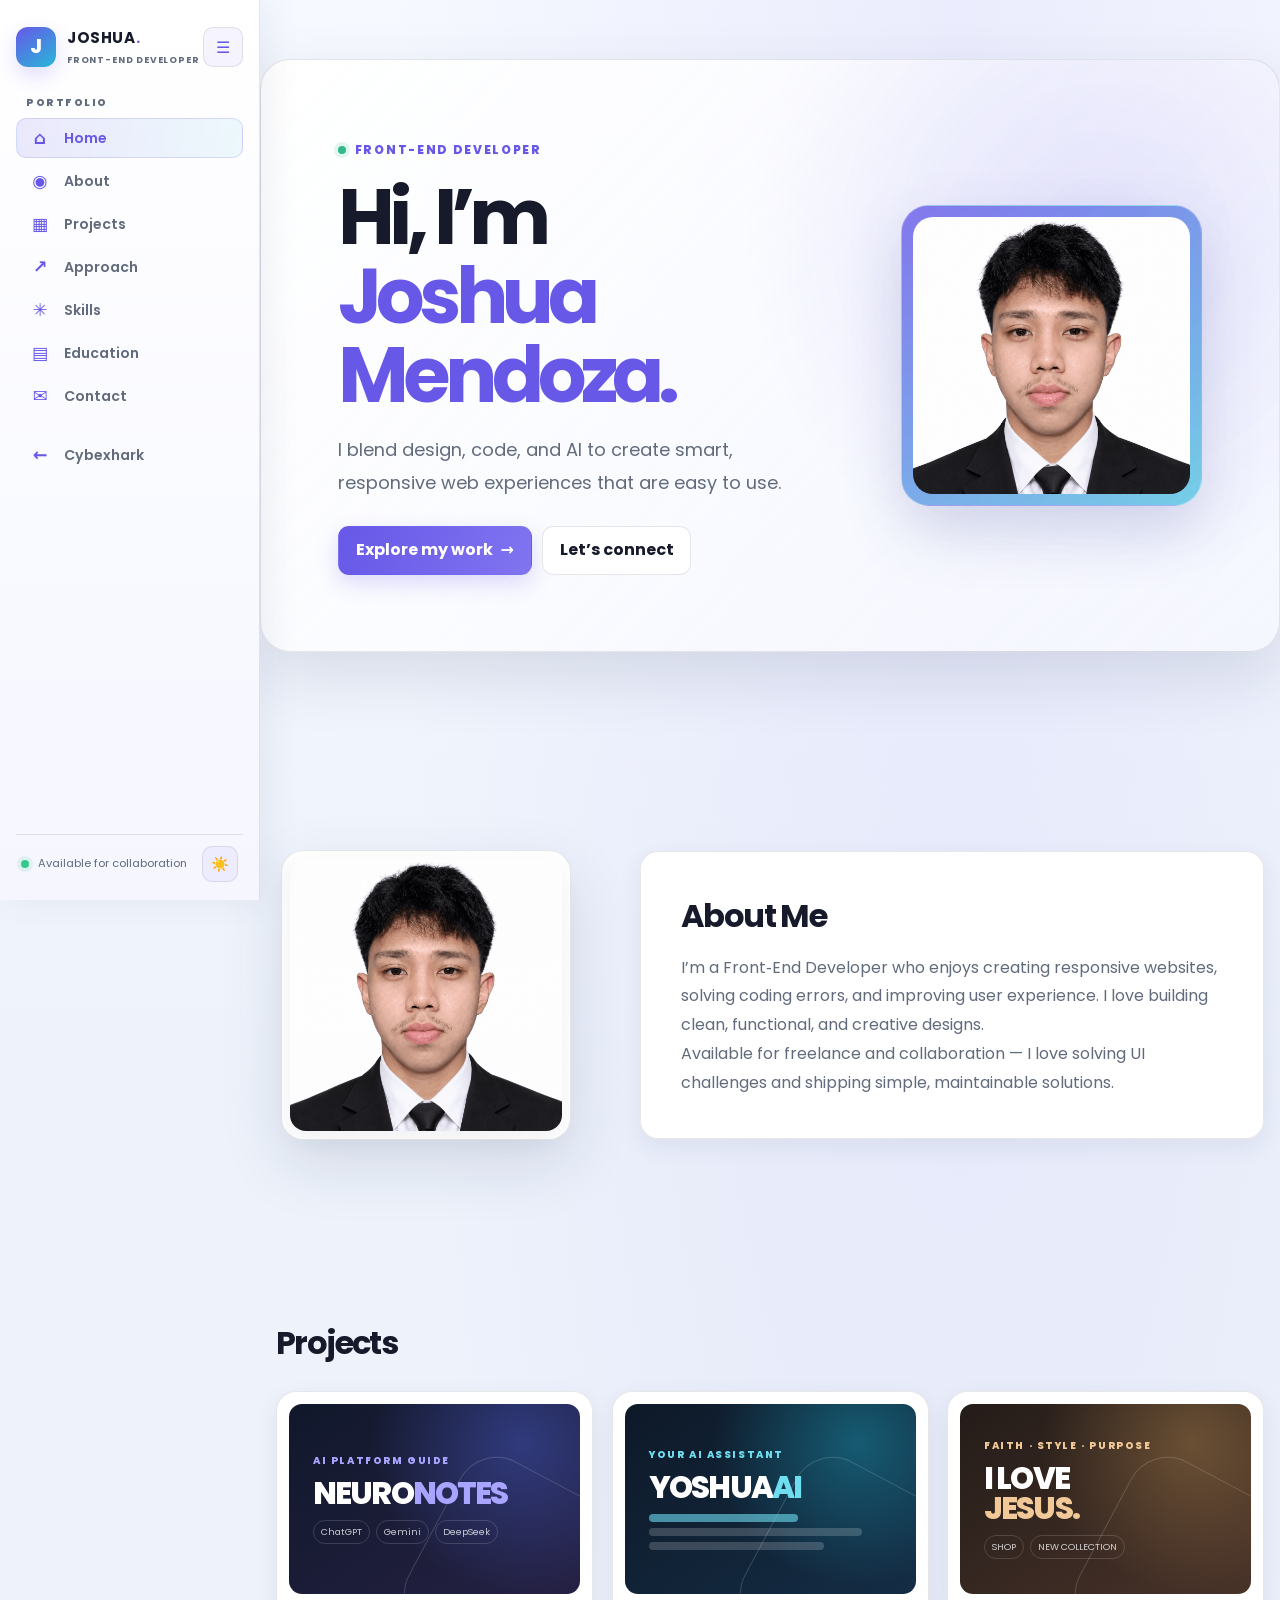
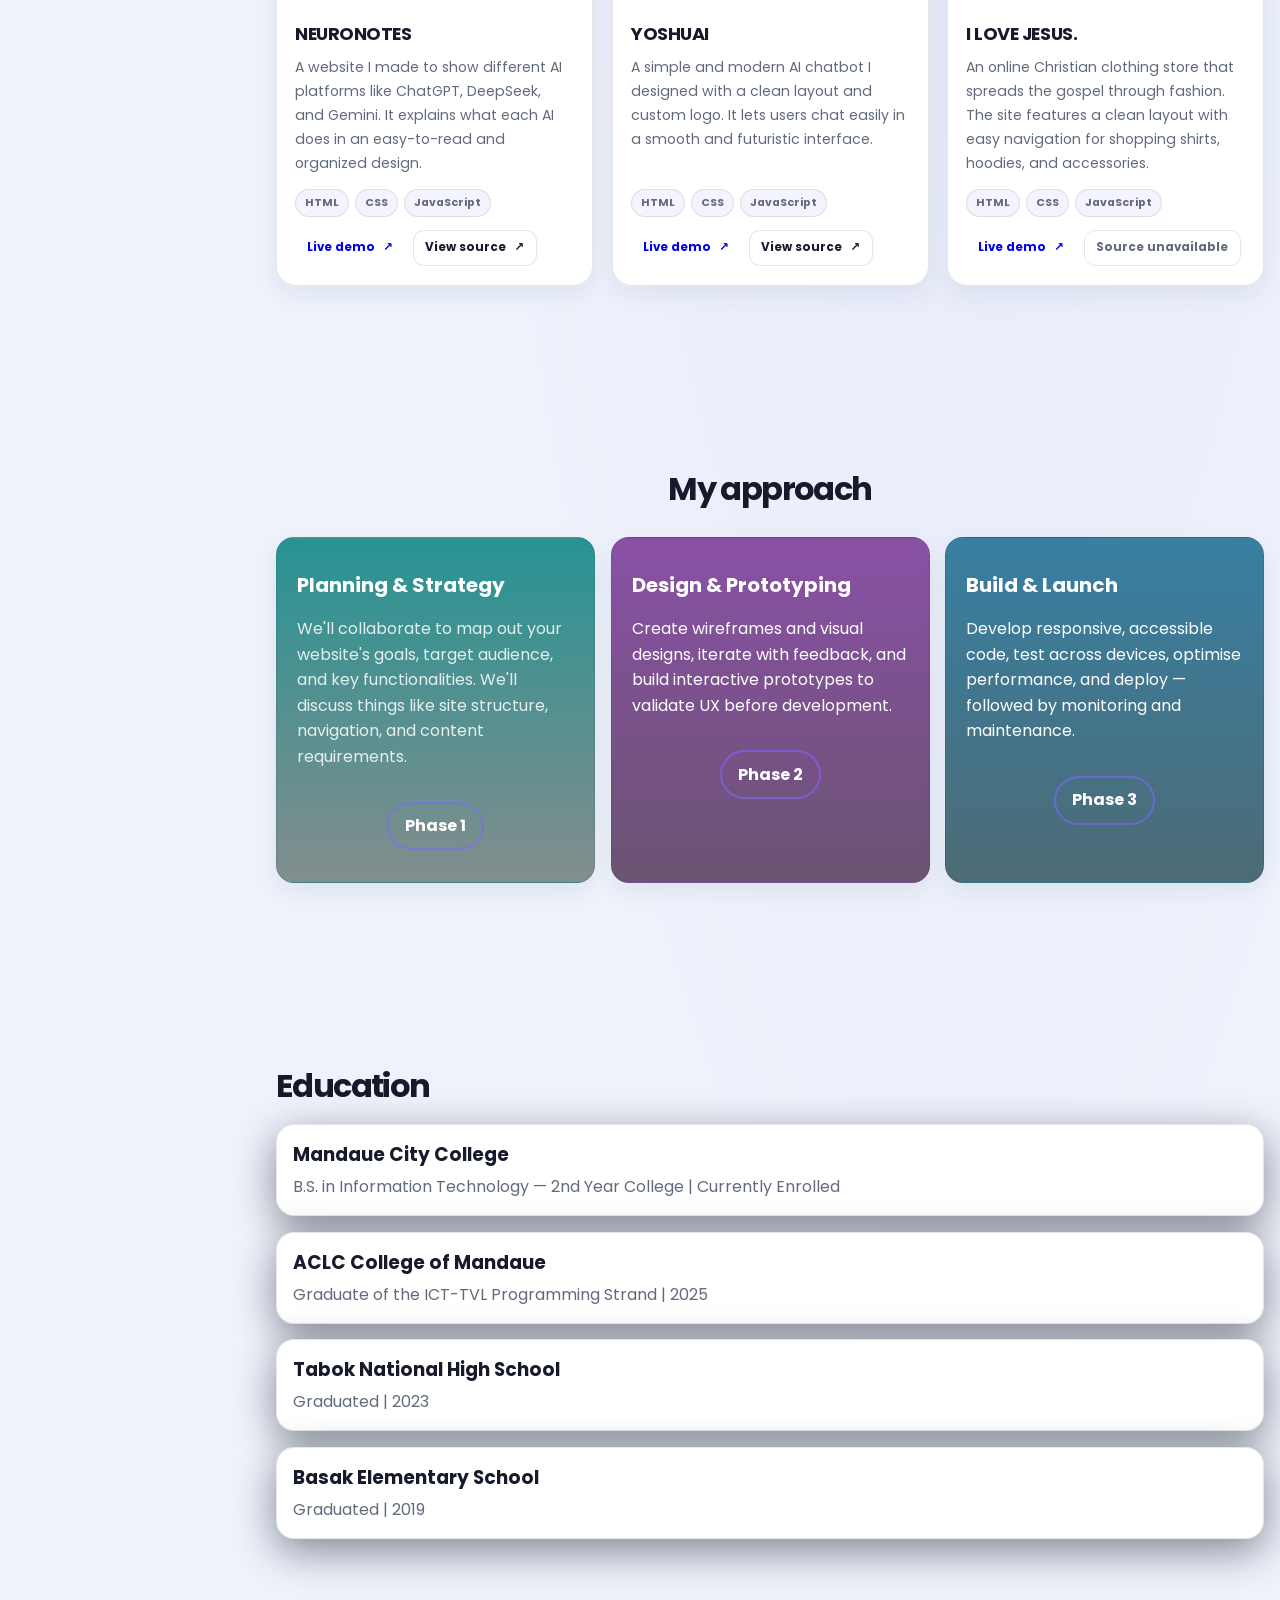
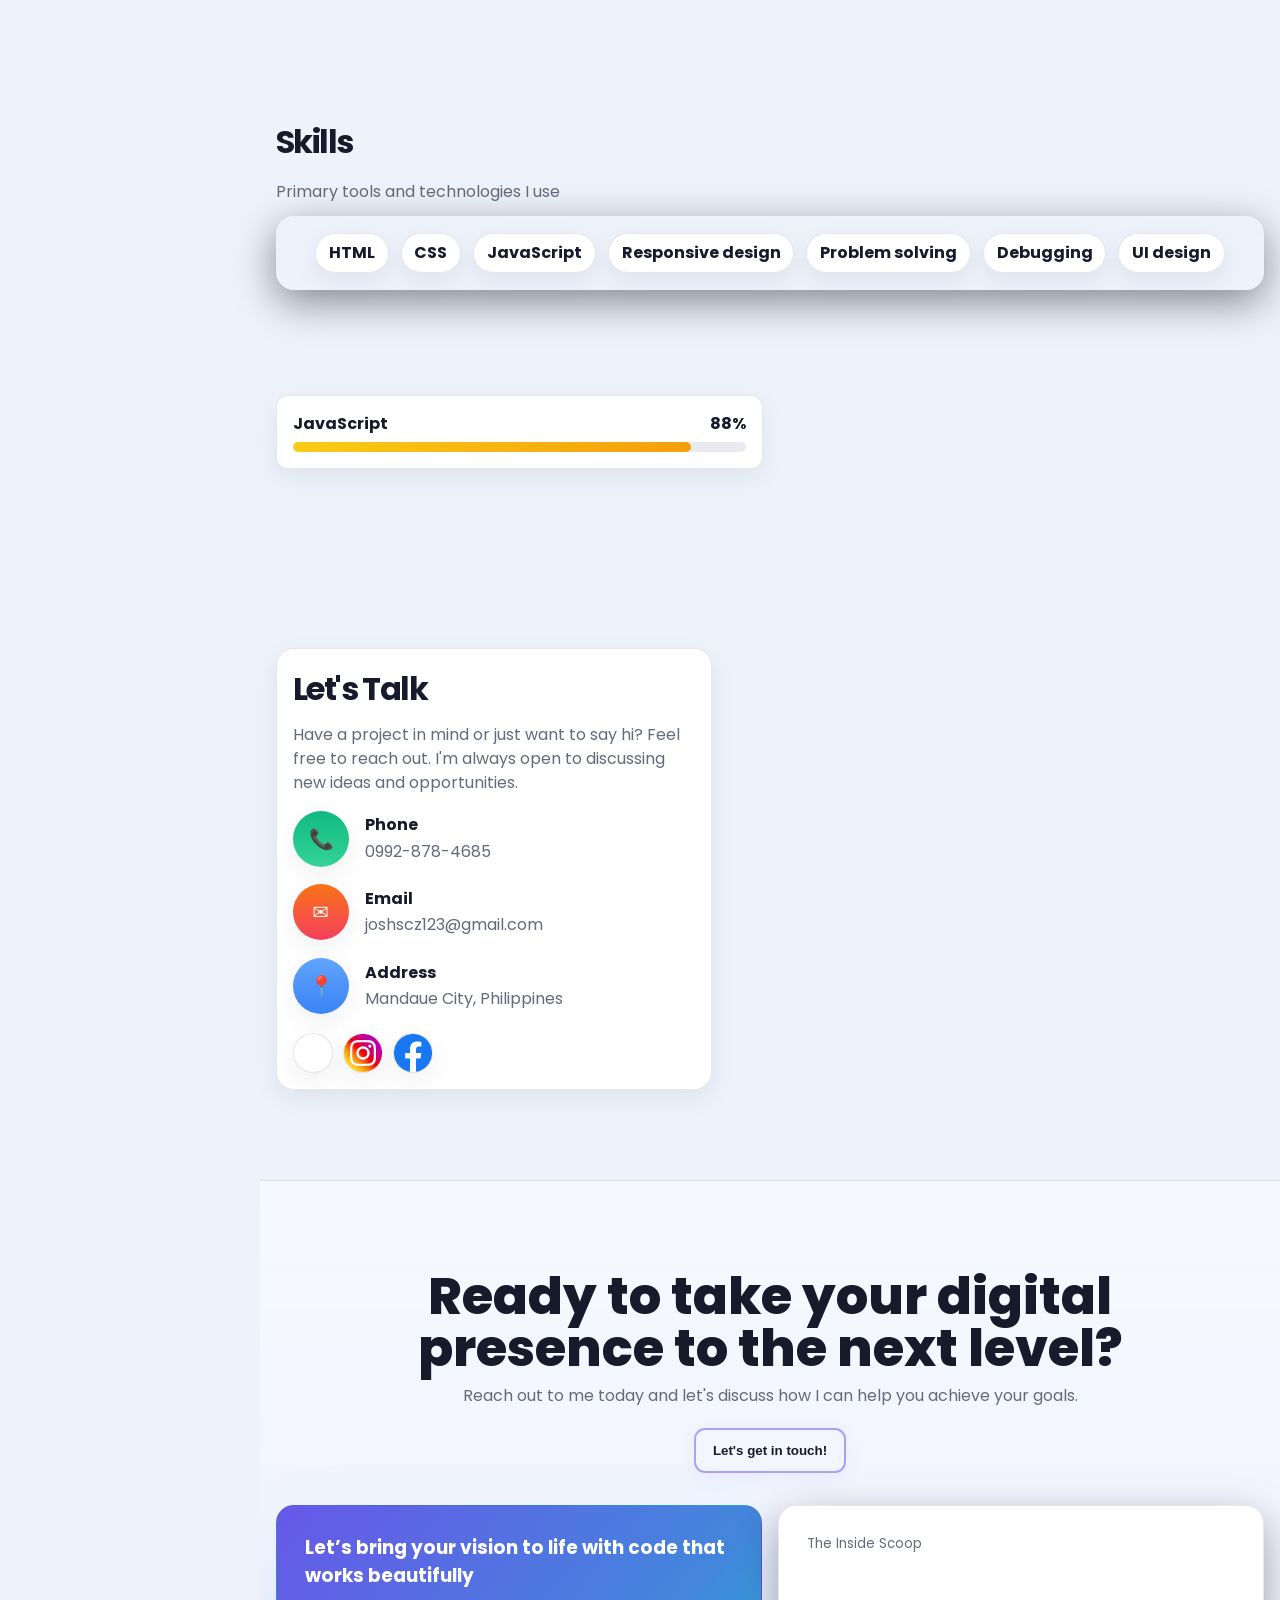
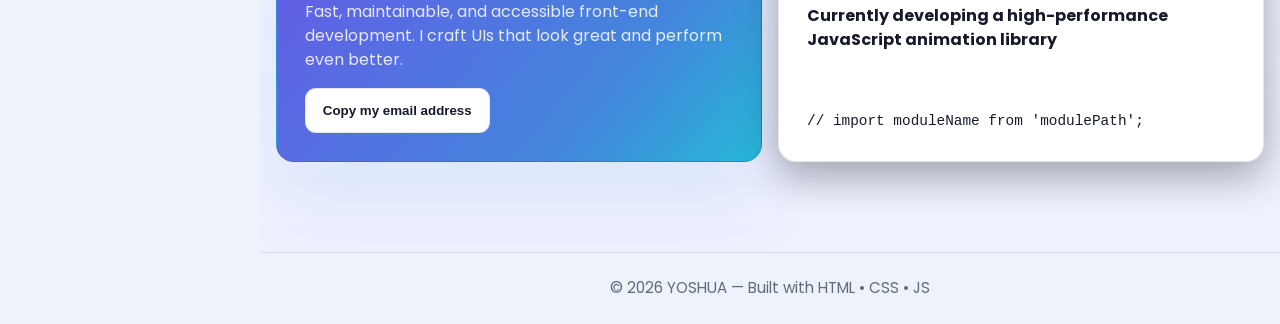
==== commit 90351e84: "Add files via upload" ====
--- a/profile.html
+++ b/profile.html
@@ -308,15 +308,15 @@
             </div>
             <div class="social-boxes" aria-label="Social links">
               <a class="social-card" href="https://github.com/JOSHDEVCAFF" target="_blank" rel="noopener noreferrer" aria-label="GitHub profile">
-              <span aria-hidden="true">GH</span>
+              <span aria-hidden="true"><img src="github.png" alt=""></span>
               </a>
 
               <a class="social-card" href="https://www.instagram.com/joshcaffeinated" target="_blank" rel="noopener noreferrer" aria-label="Instagram profile">
-              <span aria-hidden="true">IG</span>
+              <span aria-hidden="true"><img src="social.png" alt=""></span>
               </a>
-
+              
               <a class="social-card" href="https://www.facebook.com/JoshCaffdial" target="_blank" rel="noopener noreferrer" aria-label="Facebook profile">
-              <span aria-hidden="true">FB</span>
+              <span aria-hidden="true"><img src="facebook.png" alt=""></span>
               </a>
             </div>
             </div>
--- a/profile.css
+++ b/profile.css
@@ -1537,11 +1537,11 @@
 
 .social-card {
   display: inline-grid;
-  width: 46px;
-  height: 46px;
+  width: 40px;
+  height: 40px;
   place-items: center;
   border: 1px solid var(--line);
-  border-radius: 14px;
+  border-radius: 50px;
   background: var(--surface);
   box-shadow: var(--shadow-sm);
   color: var(--accent);
